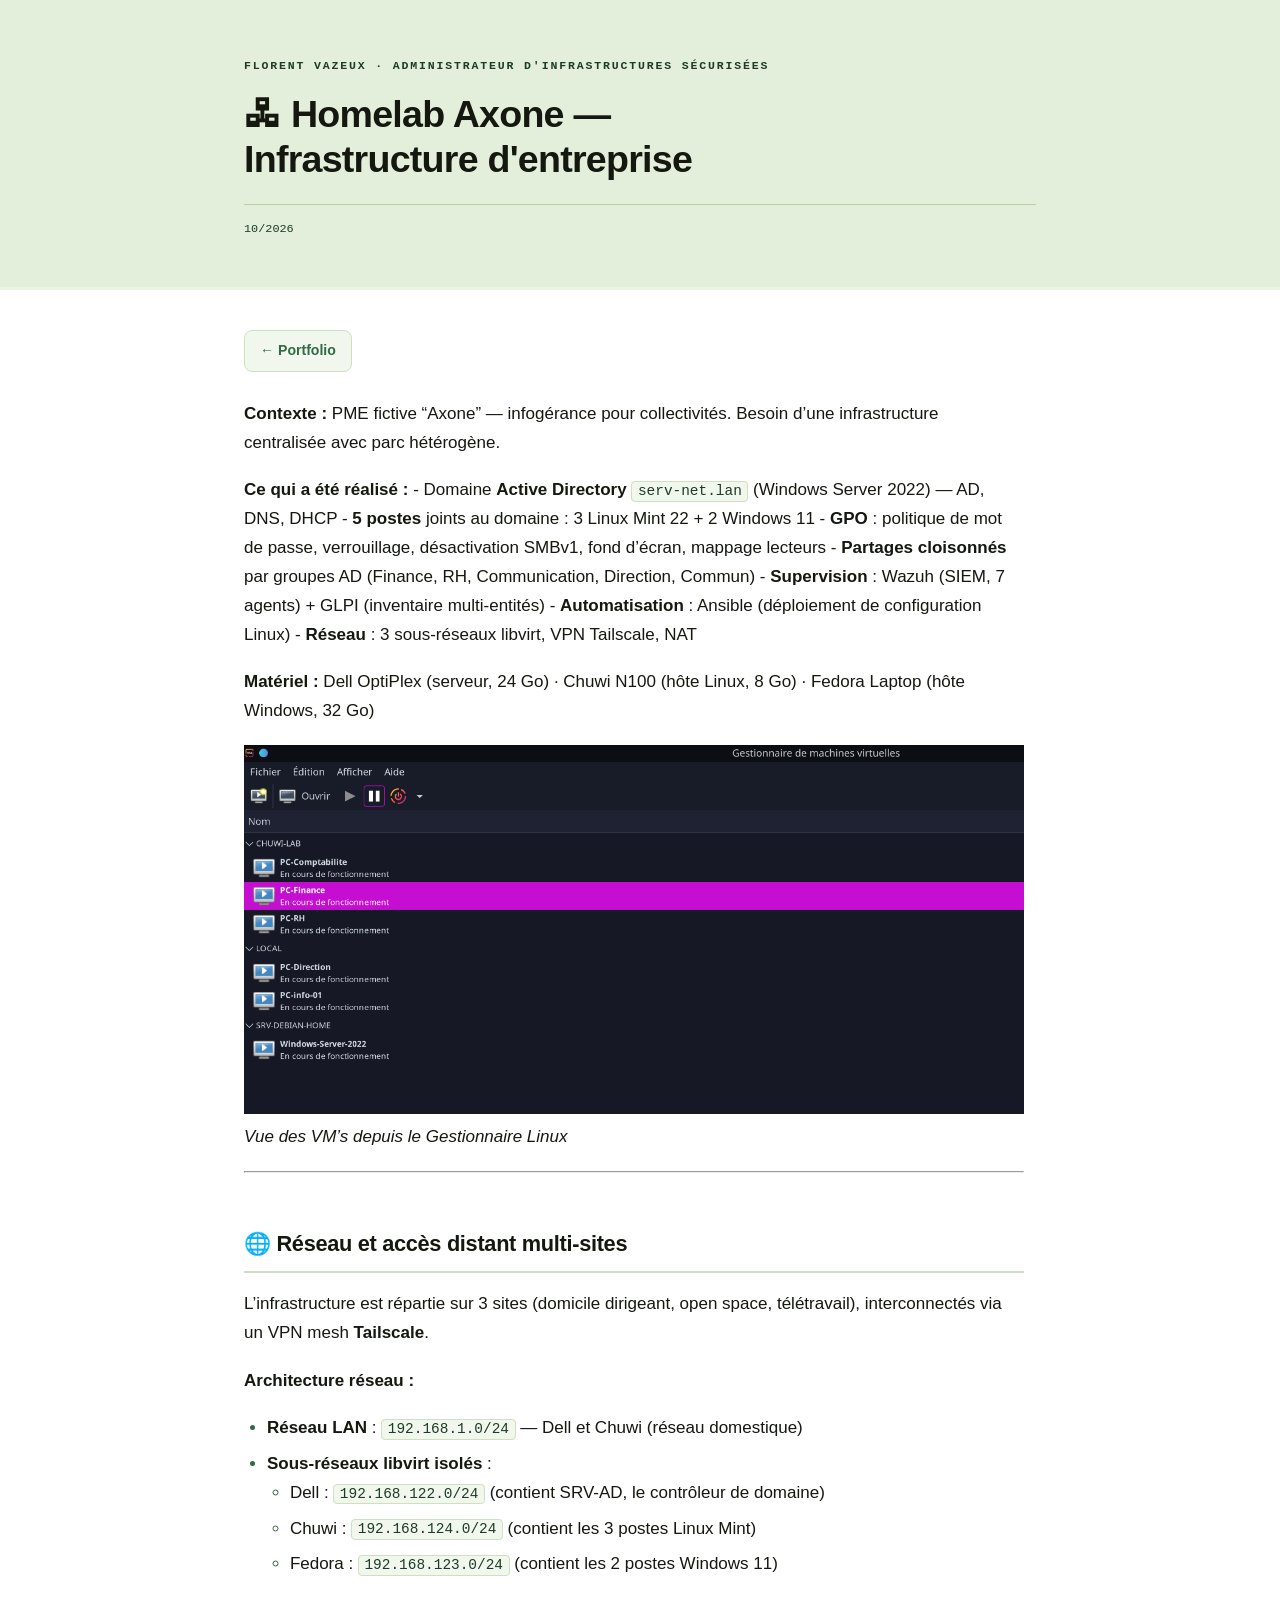
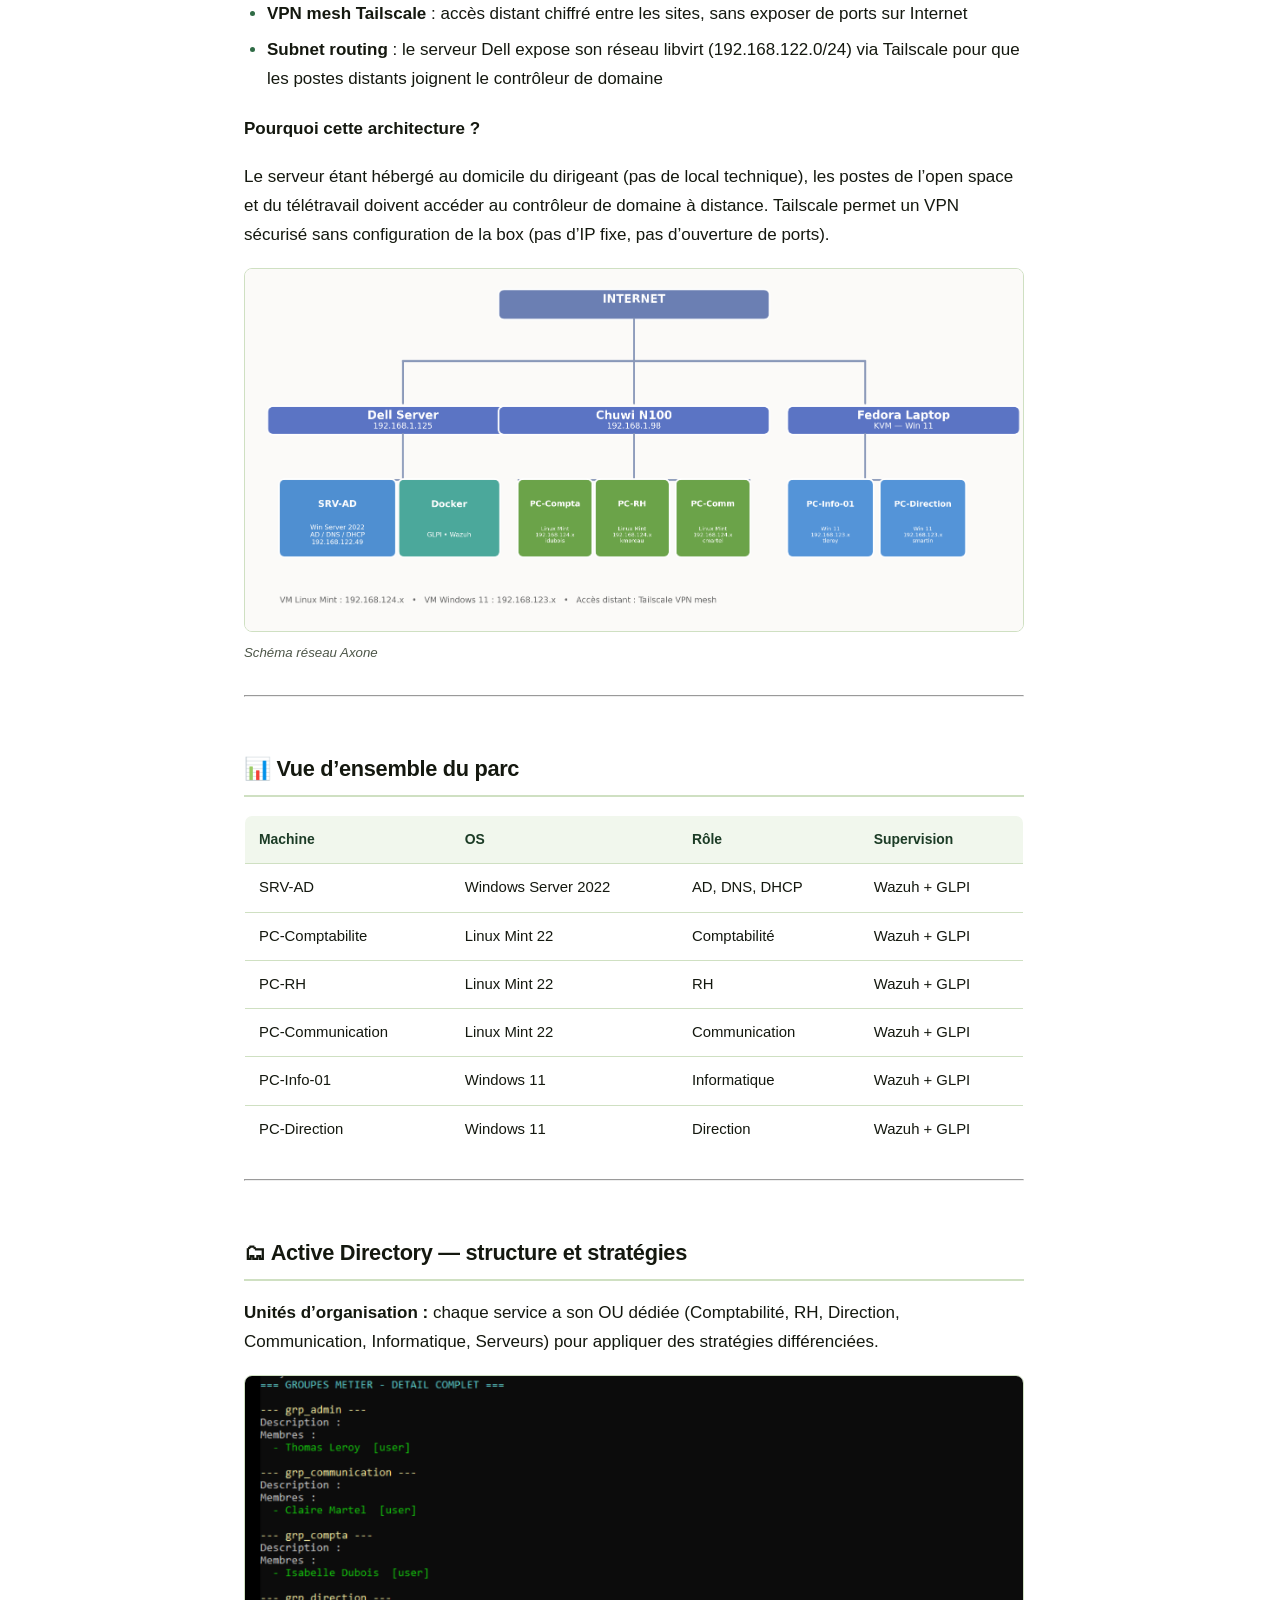
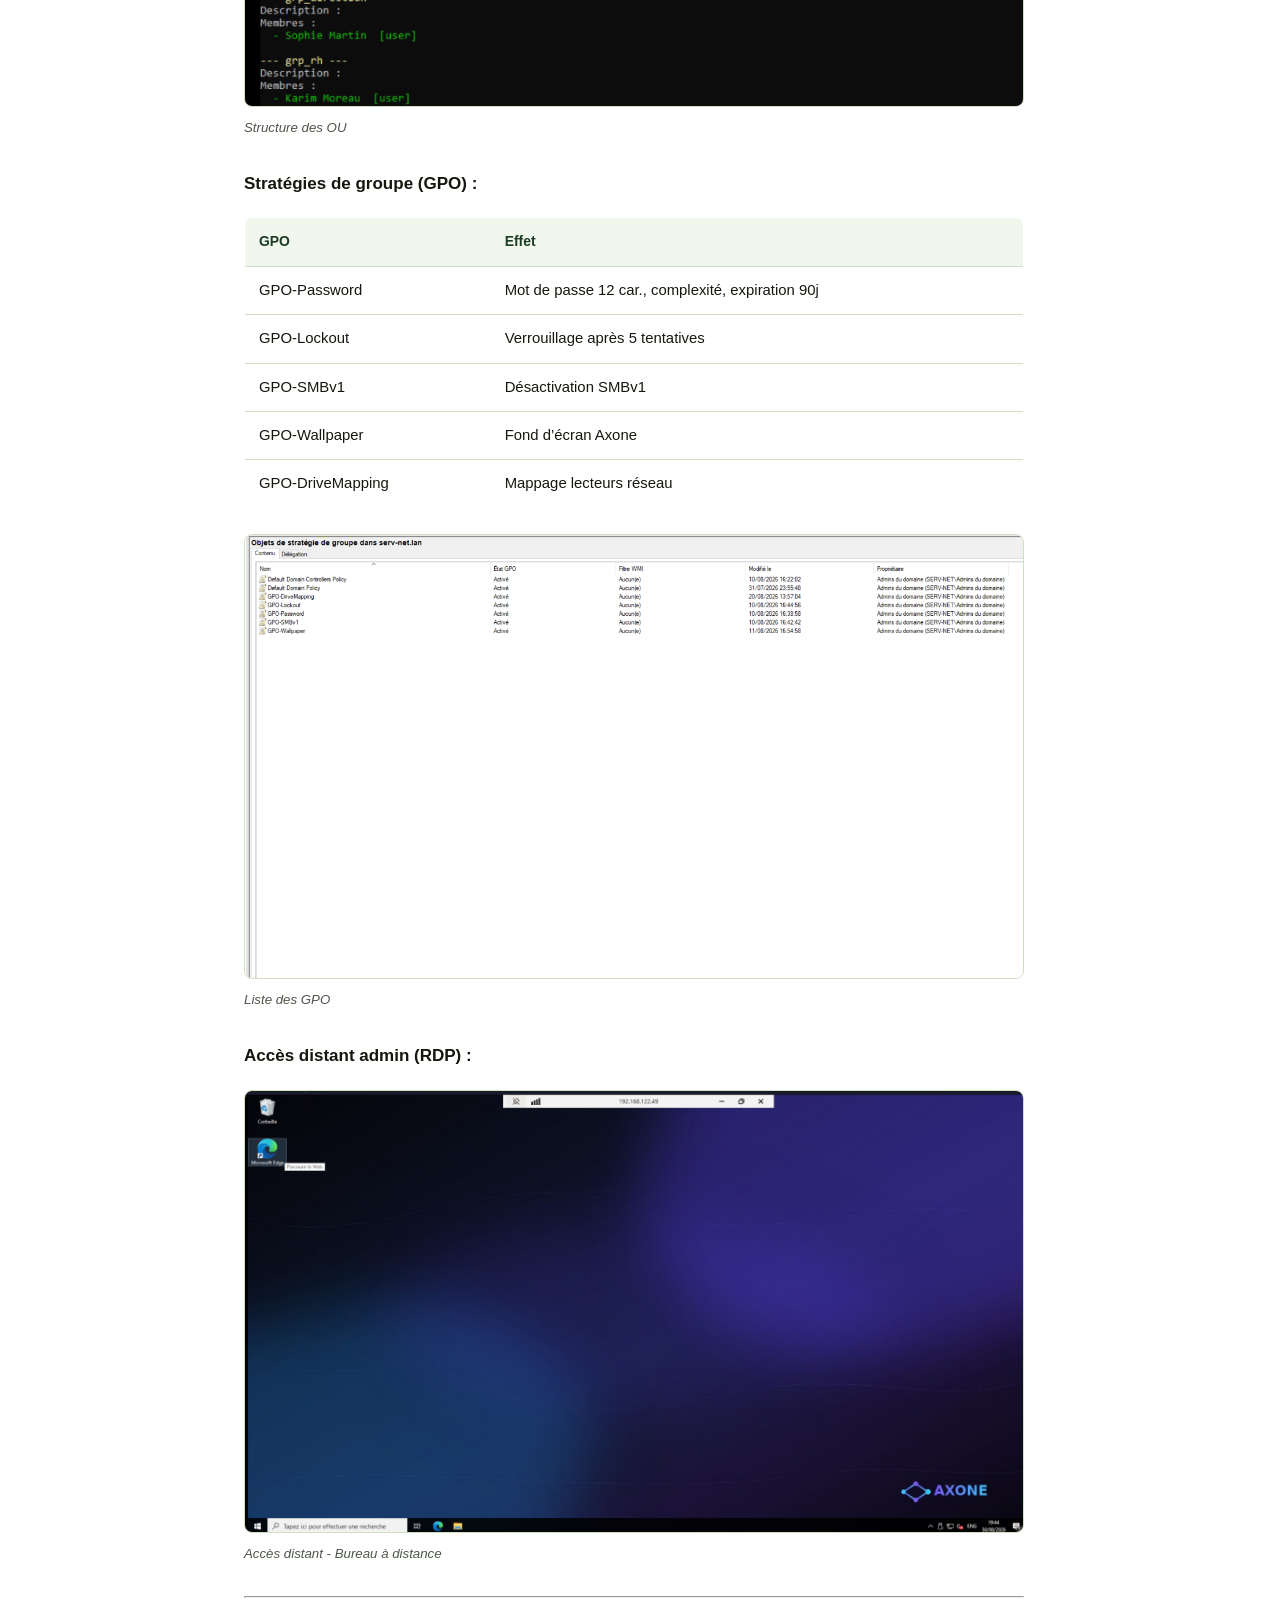
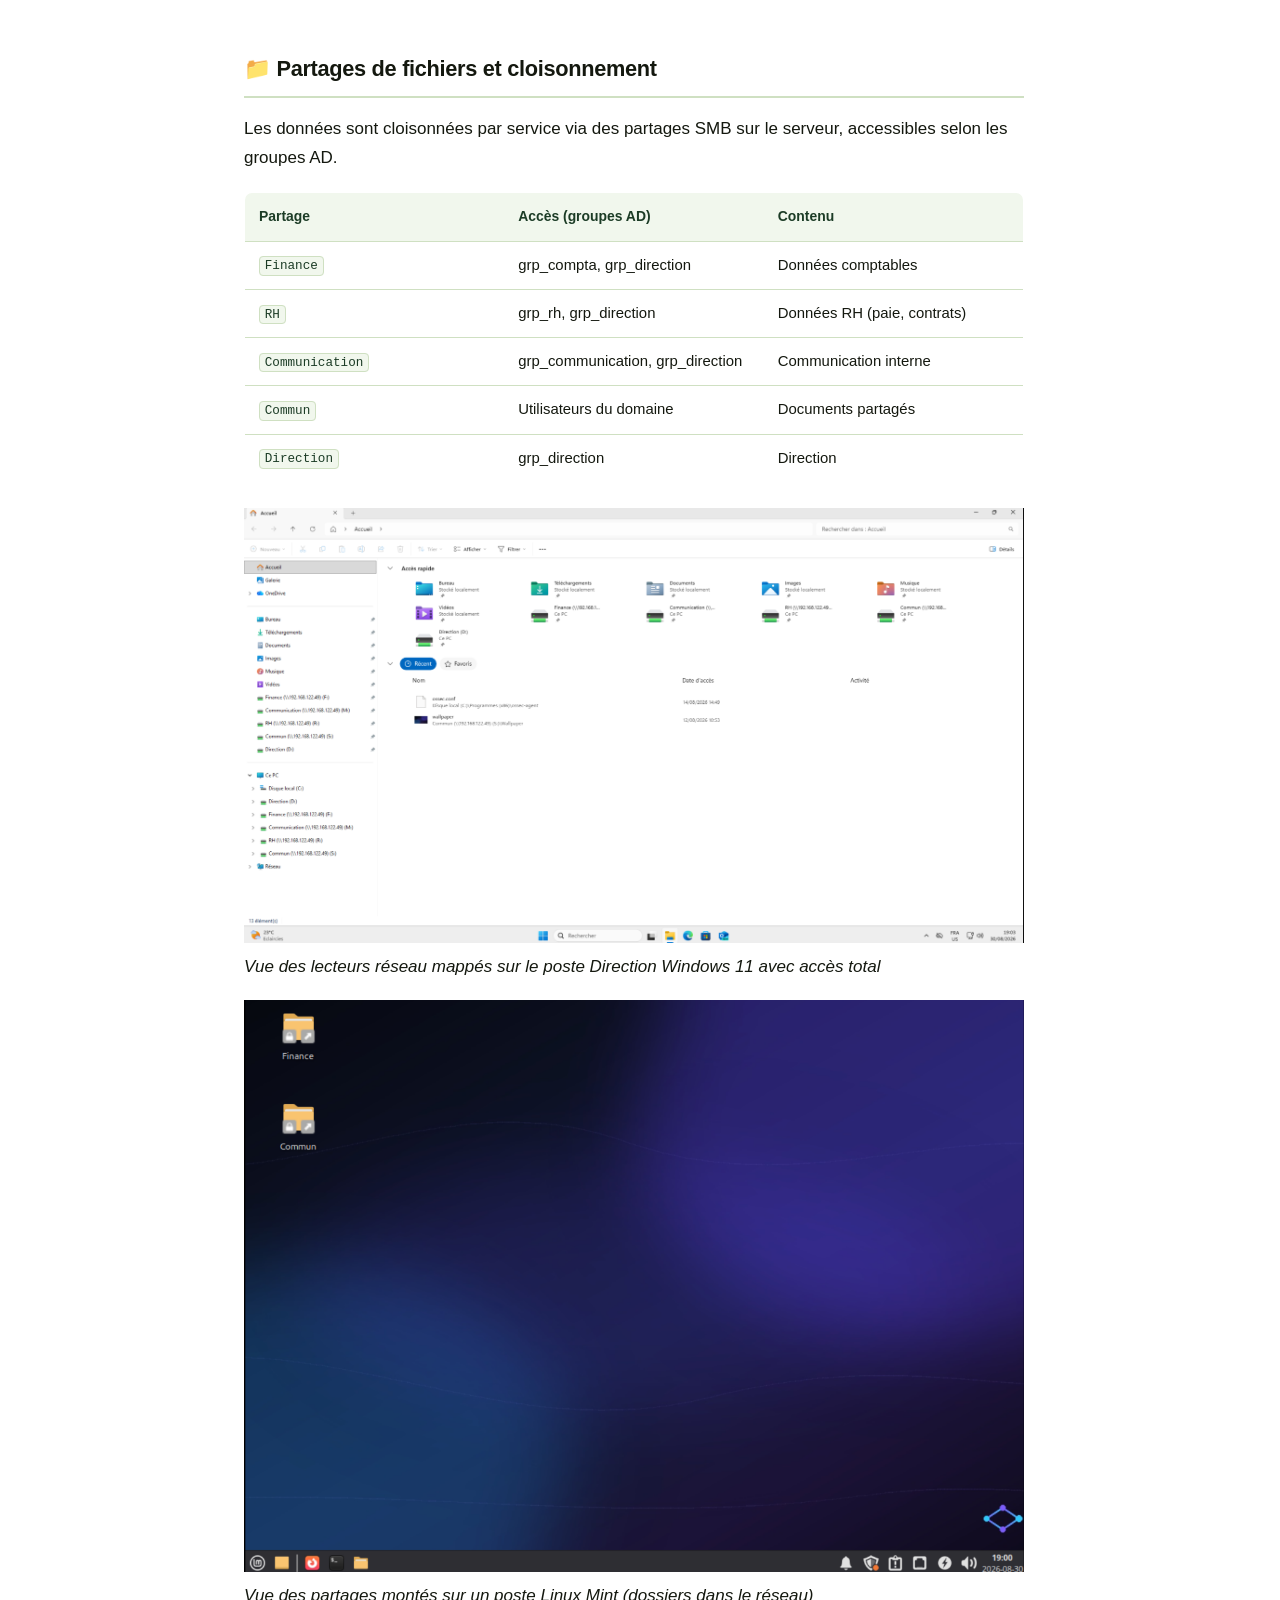
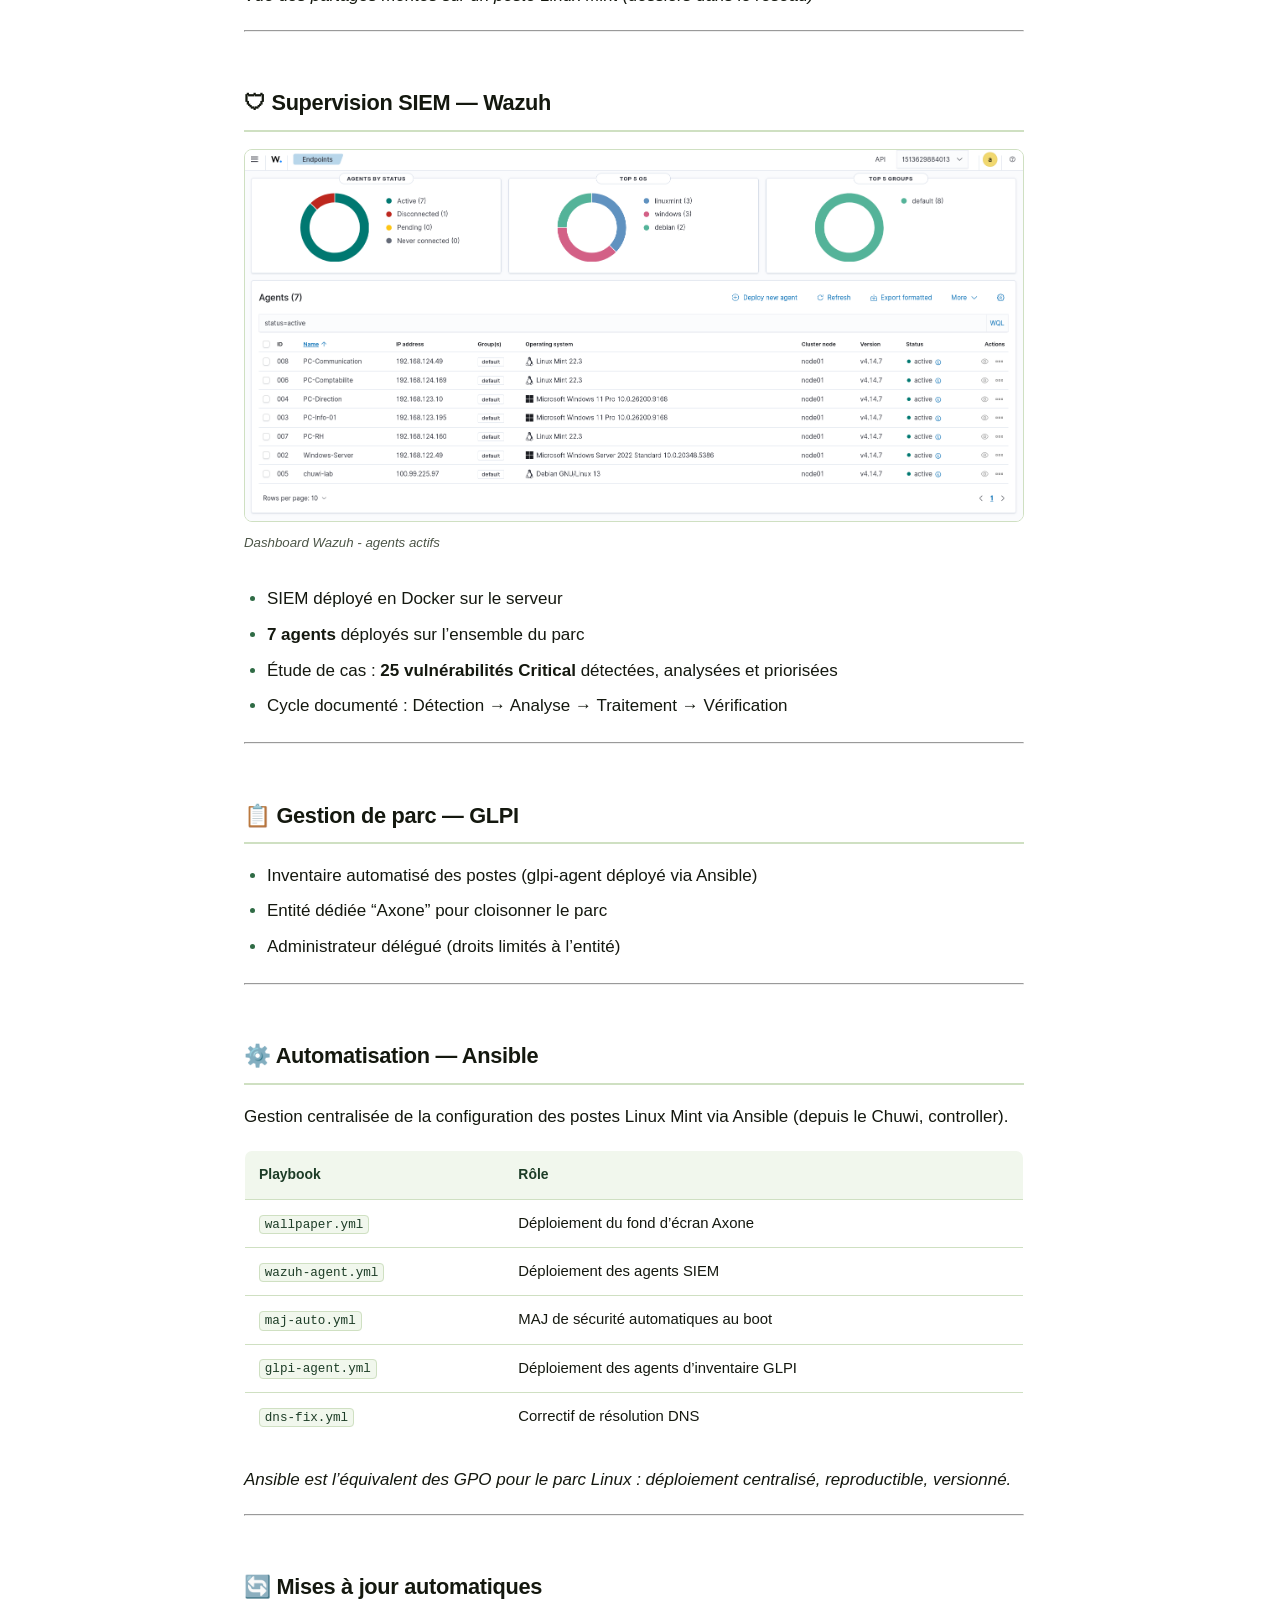
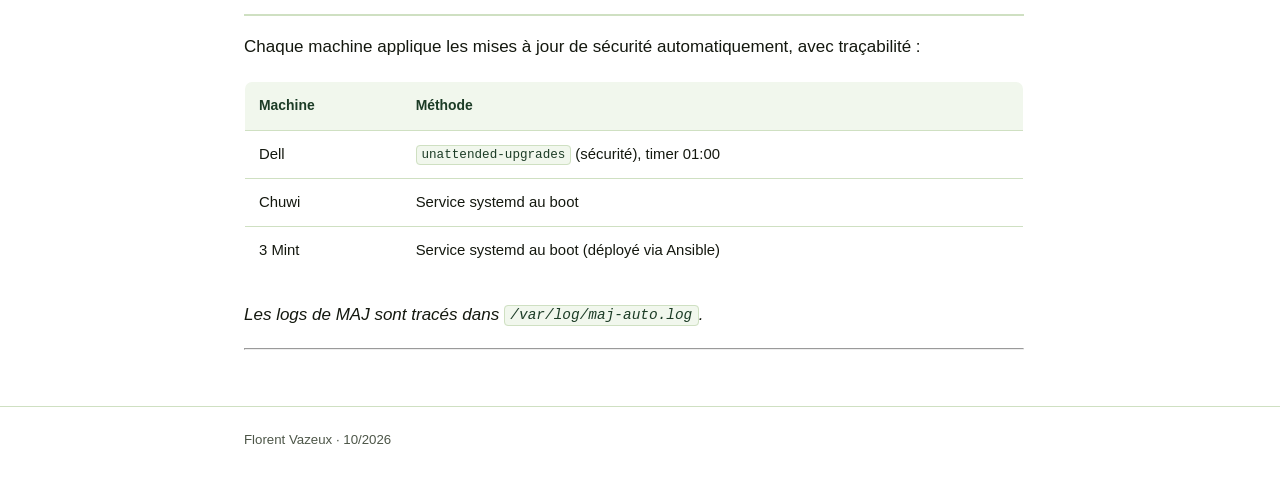
==== projects/axone/index.html @ d68fbaae "Portfolio : charte graphique et pages projets" ====
<!DOCTYPE html>
<html lang="fr">
<head>
<meta charset="utf-8">
<meta name="viewport" content="width=device-width, initial-scale=1">
<title>🖧 Homelab Axone — Infrastructure d'entreprise</title>
<link rel="stylesheet" href="../../../style.css">
</head>
<body>
<header class="masthead">
  <div class="wrap">
    <p class="eyebrow">Florent Vazeux &middot; Administrateur d'infrastructures sécurisées</p>
    <h1>🖧 Homelab Axone — Infrastructure d'entreprise</h1>
    <p class="stamp">10/2026</p>
  </div>
</header>
<main class="wrap">
<a class="back" href="../../../index.html">&larr; Portfolio</a>
<article>
<p><strong>Contexte :</strong> PME fictive “Axone” — infogérance pour
collectivités. Besoin d’une infrastructure centralisée avec parc
hétérogène.</p>
<p><strong>Ce qui a été réalisé :</strong> - Domaine <strong>Active
Directory</strong> <code>serv-net.lan</code> (Windows Server 2022) — AD,
DNS, DHCP - <strong>5 postes</strong> joints au domaine : 3 Linux Mint
22 + 2 Windows 11 - <strong>GPO</strong> : politique de mot de passe,
verrouillage, désactivation SMBv1, fond d’écran, mappage lecteurs -
<strong>Partages cloisonnés</strong> par groupes AD (Finance, RH,
Communication, Direction, Commun) - <strong>Supervision</strong> : Wazuh
(SIEM, 7 agents) + GLPI (inventaire multi-entités) -
<strong>Automatisation</strong> : Ansible (déploiement de configuration
Linux) - <strong>Réseau</strong> : 3 sous-réseaux libvirt, VPN
Tailscale, NAT</p>
<p><strong>Matériel :</strong> Dell OptiPlex (serveur, 24 Go) · Chuwi
N100 (hôte Linux, 8 Go) · Fedora Laptop (hôte Windows, 32 Go)</p>
<p><img src="./gestionnaire-vm.png" alt="Libvirt - VM" /> <em>Vue des
VM’s depuis le Gestionnaire Linux</em></p>
<hr />
<h2 id="réseau-et-accès-distant-multi-sites">🌐 Réseau et accès distant
multi-sites</h2>
<p>L’infrastructure est répartie sur 3 sites (domicile dirigeant, open
space, télétravail), interconnectés via un VPN mesh
<strong>Tailscale</strong>.</p>
<p><strong>Architecture réseau :</strong></p>
<ul>
<li><strong>Réseau LAN</strong> : <code>192.168.1.0/24</code> — Dell et
Chuwi (réseau domestique)</li>
<li><strong>Sous-réseaux libvirt isolés</strong> :
<ul>
<li>Dell : <code>192.168.122.0/24</code> (contient SRV-AD, le contrôleur
de domaine)</li>
<li>Chuwi : <code>192.168.124.0/24</code> (contient les 3 postes Linux
Mint)</li>
<li>Fedora : <code>192.168.123.0/24</code> (contient les 2 postes
Windows 11)</li>
</ul></li>
<li><strong>VPN mesh Tailscale</strong> : accès distant chiffré entre
les sites, sans exposer de ports sur Internet</li>
<li><strong>Subnet routing</strong> : le serveur Dell expose son réseau
libvirt (192.168.122.0/24) via Tailscale pour que les postes distants
joignent le contrôleur de domaine</li>
</ul>
<p><strong>Pourquoi cette architecture ?</strong></p>
<p>Le serveur étant hébergé au domicile du dirigeant (pas de local
technique), les postes de l’open space et du télétravail doivent accéder
au contrôleur de domaine à distance. Tailscale permet un VPN sécurisé
sans configuration de la box (pas d’IP fixe, pas d’ouverture de
ports).</p>
<figure>
<img src="./topology.png" alt="Schéma réseau Axone" />
<figcaption aria-hidden="true">Schéma réseau Axone</figcaption>
</figure>
<hr />
<h2 id="vue-densemble-du-parc">📊 Vue d’ensemble du parc</h2>
<table>
<thead>
<tr>
<th>Machine</th>
<th>OS</th>
<th>Rôle</th>
<th>Supervision</th>
</tr>
</thead>
<tbody>
<tr>
<td>SRV-AD</td>
<td>Windows Server 2022</td>
<td>AD, DNS, DHCP</td>
<td>Wazuh + GLPI</td>
</tr>
<tr>
<td>PC-Comptabilite</td>
<td>Linux Mint 22</td>
<td>Comptabilité</td>
<td>Wazuh + GLPI</td>
</tr>
<tr>
<td>PC-RH</td>
<td>Linux Mint 22</td>
<td>RH</td>
<td>Wazuh + GLPI</td>
</tr>
<tr>
<td>PC-Communication</td>
<td>Linux Mint 22</td>
<td>Communication</td>
<td>Wazuh + GLPI</td>
</tr>
<tr>
<td>PC-Info-01</td>
<td>Windows 11</td>
<td>Informatique</td>
<td>Wazuh + GLPI</td>
</tr>
<tr>
<td>PC-Direction</td>
<td>Windows 11</td>
<td>Direction</td>
<td>Wazuh + GLPI</td>
</tr>
</tbody>
</table>
<hr />
<h2 id="active-directory-structure-et-stratégies">🗂 Active Directory —
structure et stratégies</h2>
<p><strong>Unités d’organisation :</strong> chaque service a son OU
dédiée (Comptabilité, RH, Direction, Communication, Informatique,
Serveurs) pour appliquer des stratégies différenciées.</p>
<figure>
<img src="./ad-users.png" alt="Structure des OU" />
<figcaption aria-hidden="true">Structure des OU</figcaption>
</figure>
<p><strong>Stratégies de groupe (GPO) :</strong></p>
<table>
<thead>
<tr>
<th>GPO</th>
<th>Effet</th>
</tr>
</thead>
<tbody>
<tr>
<td>GPO-Password</td>
<td>Mot de passe 12 car., complexité, expiration 90j</td>
</tr>
<tr>
<td>GPO-Lockout</td>
<td>Verrouillage après 5 tentatives</td>
</tr>
<tr>
<td>GPO-SMBv1</td>
<td>Désactivation SMBv1</td>
</tr>
<tr>
<td>GPO-Wallpaper</td>
<td>Fond d’écran Axone</td>
</tr>
<tr>
<td>GPO-DriveMapping</td>
<td>Mappage lecteurs réseau</td>
</tr>
</tbody>
</table>
<figure>
<img src="./gpo-list.png" alt="Liste des GPO" />
<figcaption aria-hidden="true">Liste des GPO</figcaption>
</figure>
<p><strong>Accès distant admin (RDP) :</strong></p>
<figure>
<img src="./rdp-admin.png" alt="Accès distant - Bureau à distance" />
<figcaption aria-hidden="true">Accès distant - Bureau à
distance</figcaption>
</figure>
<hr />
<h2 id="partages-de-fichiers-et-cloisonnement">📁 Partages de fichiers
et cloisonnement</h2>
<p>Les données sont cloisonnées par service via des partages SMB sur le
serveur, accessibles selon les groupes AD.</p>
<table>
<colgroup>
<col style="width: 33%" />
<col style="width: 33%" />
<col style="width: 33%" />
</colgroup>
<thead>
<tr>
<th>Partage</th>
<th>Accès (groupes AD)</th>
<th>Contenu</th>
</tr>
</thead>
<tbody>
<tr>
<td><code>Finance</code></td>
<td>grp_compta, grp_direction</td>
<td>Données comptables</td>
</tr>
<tr>
<td><code>RH</code></td>
<td>grp_rh, grp_direction</td>
<td>Données RH (paie, contrats)</td>
</tr>
<tr>
<td><code>Communication</code></td>
<td>grp_communication, grp_direction</td>
<td>Communication interne</td>
</tr>
<tr>
<td><code>Commun</code></td>
<td>Utilisateurs du domaine</td>
<td>Documents partagés</td>
</tr>
<tr>
<td><code>Direction</code></td>
<td>grp_direction</td>
<td>Direction</td>
</tr>
</tbody>
</table>
<p><img src="./partages-win11.png"
alt="Partages Windows - lecteurs mappés" /> <em>Vue des lecteurs réseau
mappés sur le poste Direction Windows 11 avec accès total</em></p>
<p><img src="./partages-linux.png"
alt="Partages Linux - montage CIFS" /> <em>Vue des partages montés sur
un poste Linux Mint (dossiers dans le réseau)</em></p>
<hr />
<h2 id="supervision-siem-wazuh">🛡 Supervision SIEM — Wazuh</h2>
<figure>
<img src="./wazuh-agents.png" alt="Dashboard Wazuh - agents actifs" />
<figcaption aria-hidden="true">Dashboard Wazuh - agents
actifs</figcaption>
</figure>
<ul>
<li>SIEM déployé en Docker sur le serveur</li>
<li><strong>7 agents</strong> déployés sur l’ensemble du parc</li>
<li>Étude de cas : <strong>25 vulnérabilités Critical</strong>
détectées, analysées et priorisées</li>
<li>Cycle documenté : Détection → Analyse → Traitement →
Vérification</li>
</ul>
<hr />
<h2 id="gestion-de-parc-glpi">📋 Gestion de parc — GLPI</h2>
<ul>
<li>Inventaire automatisé des postes (glpi-agent déployé via
Ansible)</li>
<li>Entité dédiée “Axone” pour cloisonner le parc</li>
<li>Administrateur délégué (droits limités à l’entité)</li>
</ul>
<hr />
<h2 id="automatisation-ansible">⚙️ Automatisation — Ansible</h2>
<p>Gestion centralisée de la configuration des postes Linux Mint via
Ansible (depuis le Chuwi, controller).</p>
<table>
<thead>
<tr>
<th>Playbook</th>
<th>Rôle</th>
</tr>
</thead>
<tbody>
<tr>
<td><code>wallpaper.yml</code></td>
<td>Déploiement du fond d’écran Axone</td>
</tr>
<tr>
<td><code>wazuh-agent.yml</code></td>
<td>Déploiement des agents SIEM</td>
</tr>
<tr>
<td><code>maj-auto.yml</code></td>
<td>MAJ de sécurité automatiques au boot</td>
</tr>
<tr>
<td><code>glpi-agent.yml</code></td>
<td>Déploiement des agents d’inventaire GLPI</td>
</tr>
<tr>
<td><code>dns-fix.yml</code></td>
<td>Correctif de résolution DNS</td>
</tr>
</tbody>
</table>
<p><em>Ansible est l’équivalent des GPO pour le parc Linux : déploiement
centralisé, reproductible, versionné.</em></p>
<hr />
<h2 id="mises-à-jour-automatiques">🔄 Mises à jour automatiques</h2>
<p>Chaque machine applique les mises à jour de sécurité automatiquement,
avec traçabilité :</p>
<table>
<thead>
<tr>
<th>Machine</th>
<th>Méthode</th>
</tr>
</thead>
<tbody>
<tr>
<td>Dell</td>
<td><code>unattended-upgrades</code> (sécurité), timer 01:00</td>
</tr>
<tr>
<td>Chuwi</td>
<td>Service systemd au boot</td>
</tr>
<tr>
<td>3 Mint</td>
<td>Service systemd au boot (déployé via Ansible)</td>
</tr>
</tbody>
</table>
<p><em>Les logs de MAJ sont tracés dans
<code>/var/log/maj-auto.log</code>.</em></p>
<hr />
</article>
</main>
<footer><div class="wrap"><p>Florent Vazeux &middot; 10/2026</p></div></footer>
</body>
</html>
---- style.css ----
:root{
  --hero:#e3efdb; --card:#eaf3e4; --card-2:#f4f9f0; --wash:#f1f7ed;
  --line:#cfe0c2; --line-2:#b7d0a6;
  --green:#2f6b45; --green-ink:#1c3c26;
  --white:#ffffff; --ink:#14180f; --ink-2:#4d5648;
  --code-bg:#16201a;
  --sans:-apple-system,BlinkMacSystemFont,"Segoe UI",Roboto,"Helvetica Neue",Arial,sans-serif;
  --mono:ui-monospace,SFMono-Regular,"SF Mono",Menlo,Consolas,"Liberation Mono",monospace;
}
*{box-sizing:border-box}
html{-webkit-text-size-adjust:100%}
::selection{background:#cfe6c0;color:var(--ink)}
body{margin:0;background:var(--white);color:var(--ink);font-family:var(--sans);
  font-size:17px;line-height:1.7;-webkit-font-smoothing:antialiased}
.wrap{max-width:840px;margin:0 auto;padding:0 24px}
.wrap-wide{max-width:1020px;margin:0 auto;padding:0 24px}

/* hero */
.masthead{background:var(--hero);border-bottom:3px solid var(--card);padding:56px 0 48px;margin-bottom:40px}
.masthead .eyebrow{font-family:var(--mono);font-size:.72rem;letter-spacing:.16em;text-transform:uppercase;
  color:var(--green-ink);font-weight:700;margin:0 0 16px}
.masthead h1{margin:0;font-size:2.35rem;line-height:1.2;font-weight:700;letter-spacing:-.02em;
  color:var(--ink);max-width:24ch}
.masthead .lede{margin:18px 0 0;font-size:1.08rem;color:var(--ink-2);max-width:62ch}
.masthead .stamp{font-family:var(--mono);font-size:.74rem;color:var(--green-ink);
  margin:22px 0 0;padding-top:14px;border-top:1px solid var(--line-2)}
.contact{display:flex;flex-wrap:wrap;gap:10px;margin:24px 0 0}
.contact a{font-family:var(--mono);font-size:.78rem;text-decoration:none;
  background:var(--white);color:var(--green-ink);border:1px solid var(--line-2);
  border-radius:20px;padding:6px 15px}
.contact a:hover{border-color:var(--green);color:var(--green)}

/* cartes */
.sec-title{font-size:1.05rem;font-weight:700;margin:0 0 18px;color:var(--ink)}
.grid{display:grid;grid-template-columns:1fr 1fr;gap:20px;margin:0 0 48px}
.card{display:flex;flex-direction:column;background:var(--card);border:1px solid var(--line);
  border-top:3px solid var(--green);border-radius:10px;padding:26px;text-decoration:none;
  color:inherit;transition:border-color .16s,transform .16s}
.card--main{grid-column:1 / -1}
a.card:hover{border-color:var(--green);transform:translateY(-2px)}
.card .no{font-family:var(--mono);font-size:.72rem;letter-spacing:.14em;color:var(--green-ink);
  font-weight:700;margin-bottom:12px}
.card h3{margin:0 0 10px;font-size:1.22rem;font-weight:700;letter-spacing:-.012em;color:var(--ink)}
.card--main h3{font-size:1.45rem}
.card p{margin:0 0 16px;font-size:.96rem;color:var(--ink-2)}
.card .pills{display:flex;flex-wrap:wrap;gap:7px;margin:0 0 16px}
.pill{font-family:var(--mono);font-size:.68rem;background:var(--white);color:var(--green-ink);
  border:1px solid var(--line-2);border-radius:20px;padding:3px 11px}
.card .foot{margin-top:auto;font-size:.87rem;font-weight:700;color:var(--green)}
.card--soon{background:var(--card-2);border-top-color:var(--line-2);border-style:dashed}
.card--soon .foot{color:var(--ink-2);font-weight:600}
.badge{font-family:var(--mono);font-size:.66rem;letter-spacing:.1em;text-transform:uppercase;
  background:var(--white);color:var(--ink-2);border:1px solid var(--line);border-radius:4px;
  padding:3px 8px;margin-left:auto}

/* article */
article{max-width:780px}
article h2{font-size:1.36rem;font-weight:700;letter-spacing:-.014em;margin:2.4em 0 .8em;
  padding-bottom:.4em;border-bottom:2px solid var(--line)}
article h3{font-size:1.09rem;font-weight:700;color:var(--green-ink);margin:1.9em 0 .5em}
article h4{font-size:.96rem;font-weight:700;margin:1.6em 0 .45em}
p{margin:0 0 1.1em}
a{color:var(--green);text-decoration:none;border-bottom:1px solid rgba(47,107,69,.4)}
a:hover{color:var(--green-ink)}
strong{font-weight:700}

/* images */
figure{margin:0 0 1.8em}
figure img{max-width:100%;height:auto;display:block;border:1px solid var(--line);
  border-radius:8px;background:var(--white)}
figcaption{font-size:.83rem;color:var(--ink-2);margin-top:10px;font-style:italic}
img{max-width:100%;height:auto}

code{font-family:var(--mono);font-size:.85em;background:var(--wash);border:1px solid var(--line);
  border-radius:4px;padding:.1em .38em;color:var(--green-ink)}
pre,pre.sourceCode{background:var(--code-bg);color:#e6efe2;border-radius:8px;padding:18px 20px;
  overflow-x:auto;margin:0 0 1.5em;font-family:var(--mono);font-size:.83rem;line-height:1.62}
pre code,pre.sourceCode code{background:none;border:0;padding:0;color:inherit;font-size:inherit}

table{width:100%;border-collapse:collapse;margin:0 0 1.7em;font-size:.93rem;
  border:1px solid var(--line);border-radius:8px;overflow:hidden}
thead th{background:var(--wash);color:var(--green-ink);font-weight:700;text-align:left;
  padding:12px 14px;border-bottom:1px solid var(--line);font-size:.87rem}
td{padding:11px 14px;border-bottom:1px solid var(--line);vertical-align:top}
tbody tr:last-child td{border-bottom:0}

blockquote{background:var(--wash);border:1px solid var(--line);border-left:4px solid var(--green);
  border-radius:0 8px 8px 0;padding:20px 24px 16px;margin:0 0 1.8em}
blockquote p{margin:0 0 .6em;font-size:.99rem}
blockquote p:last-child{margin-bottom:0}

ul,ol{margin:0 0 1.25em;padding-left:1.35em}
li{margin-bottom:.4em}
li::marker{color:var(--green)}

.back{display:inline-flex;align-items:center;gap:7px;font-size:.88rem;font-weight:700;
  color:var(--green);background:var(--wash);border:1px solid var(--line);border-radius:8px;
  padding:8px 15px;margin:0 0 28px}
.back:hover{border-color:var(--green);color:var(--green-ink)}

footer{border-top:1px solid var(--line);margin-top:56px;padding:22px 0 48px;
  font-size:.83rem;color:var(--ink-2)}
footer p{margin:0}

@media (max-width:720px){
  body{font-size:16px}
  .grid{grid-template-columns:1fr}
  .masthead h1{font-size:1.75rem}
  article h2{font-size:1.22rem}
}
@media print{
  .masthead{background:none;border-bottom:1px solid #000}
  .back,.contact{display:none}
  a{color:#000;border:0}
  pre,pre.sourceCode{background:#f2f2f2;color:#000}
}
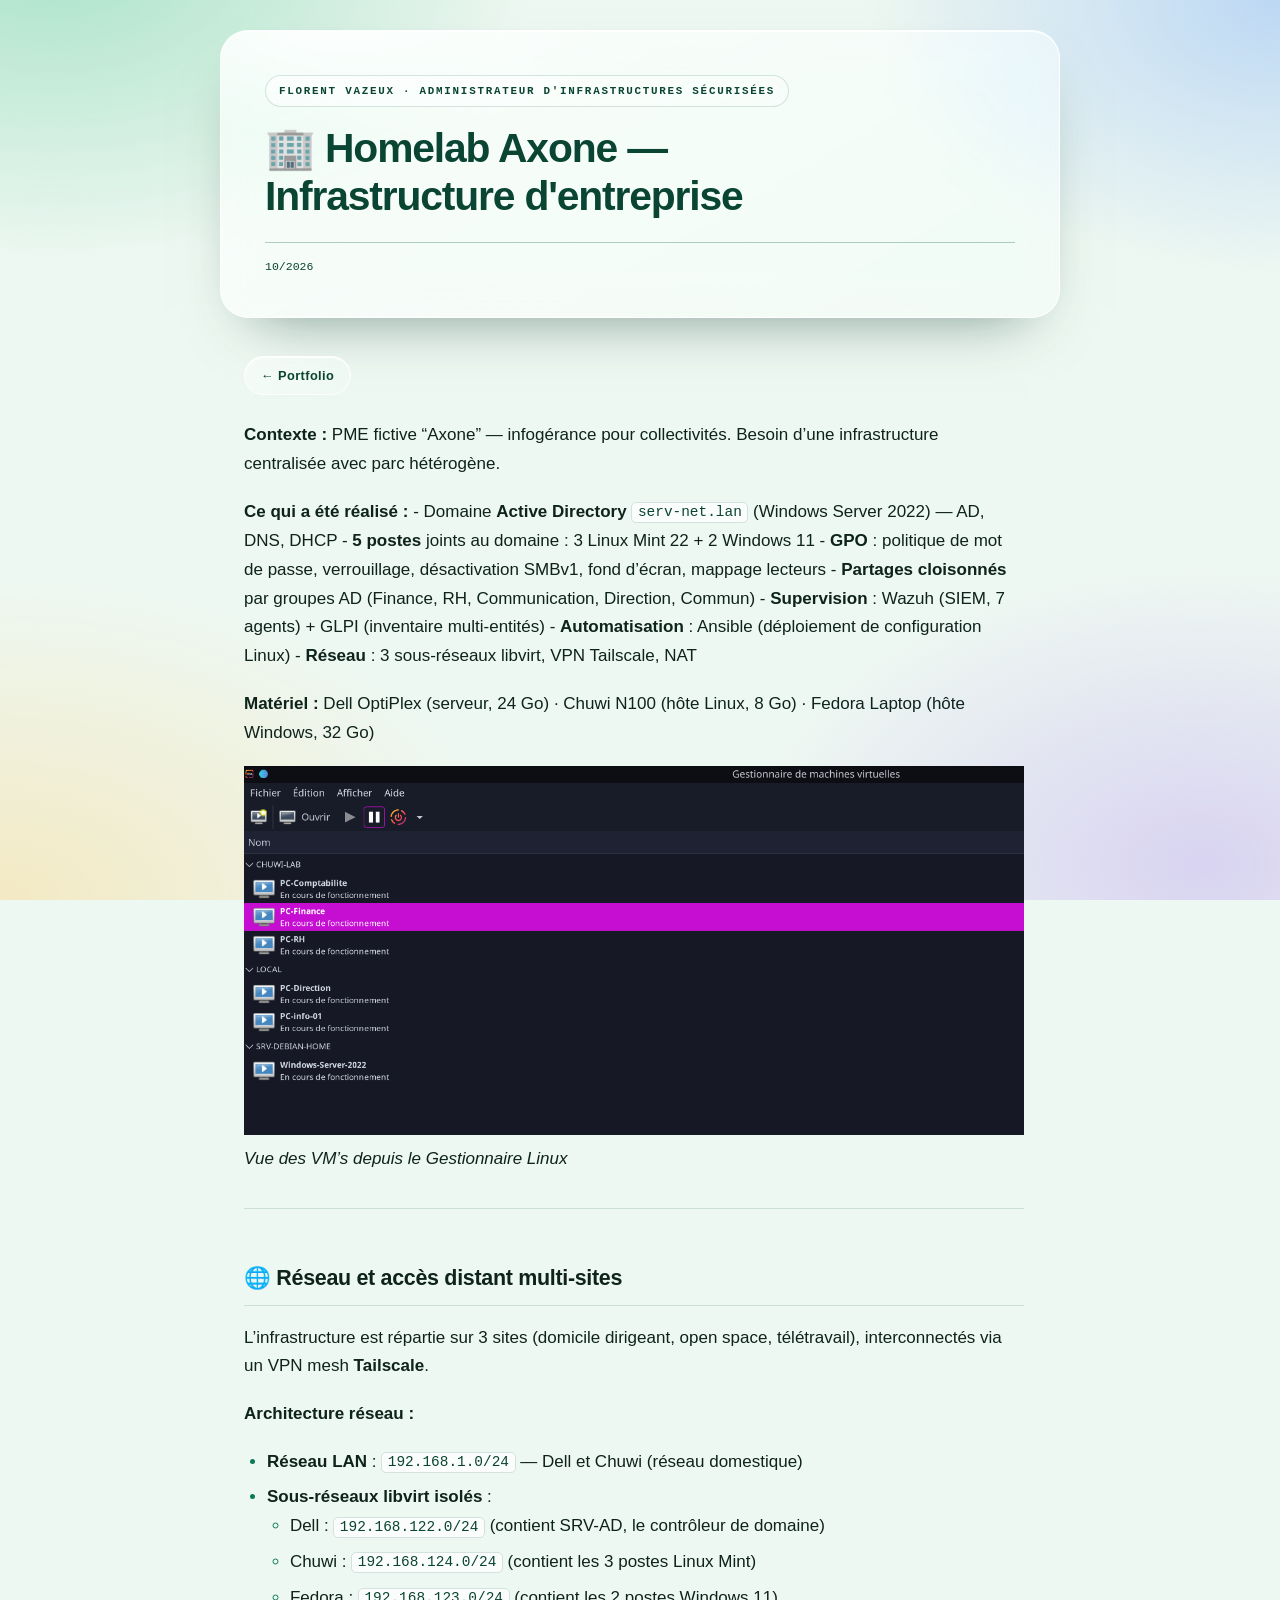
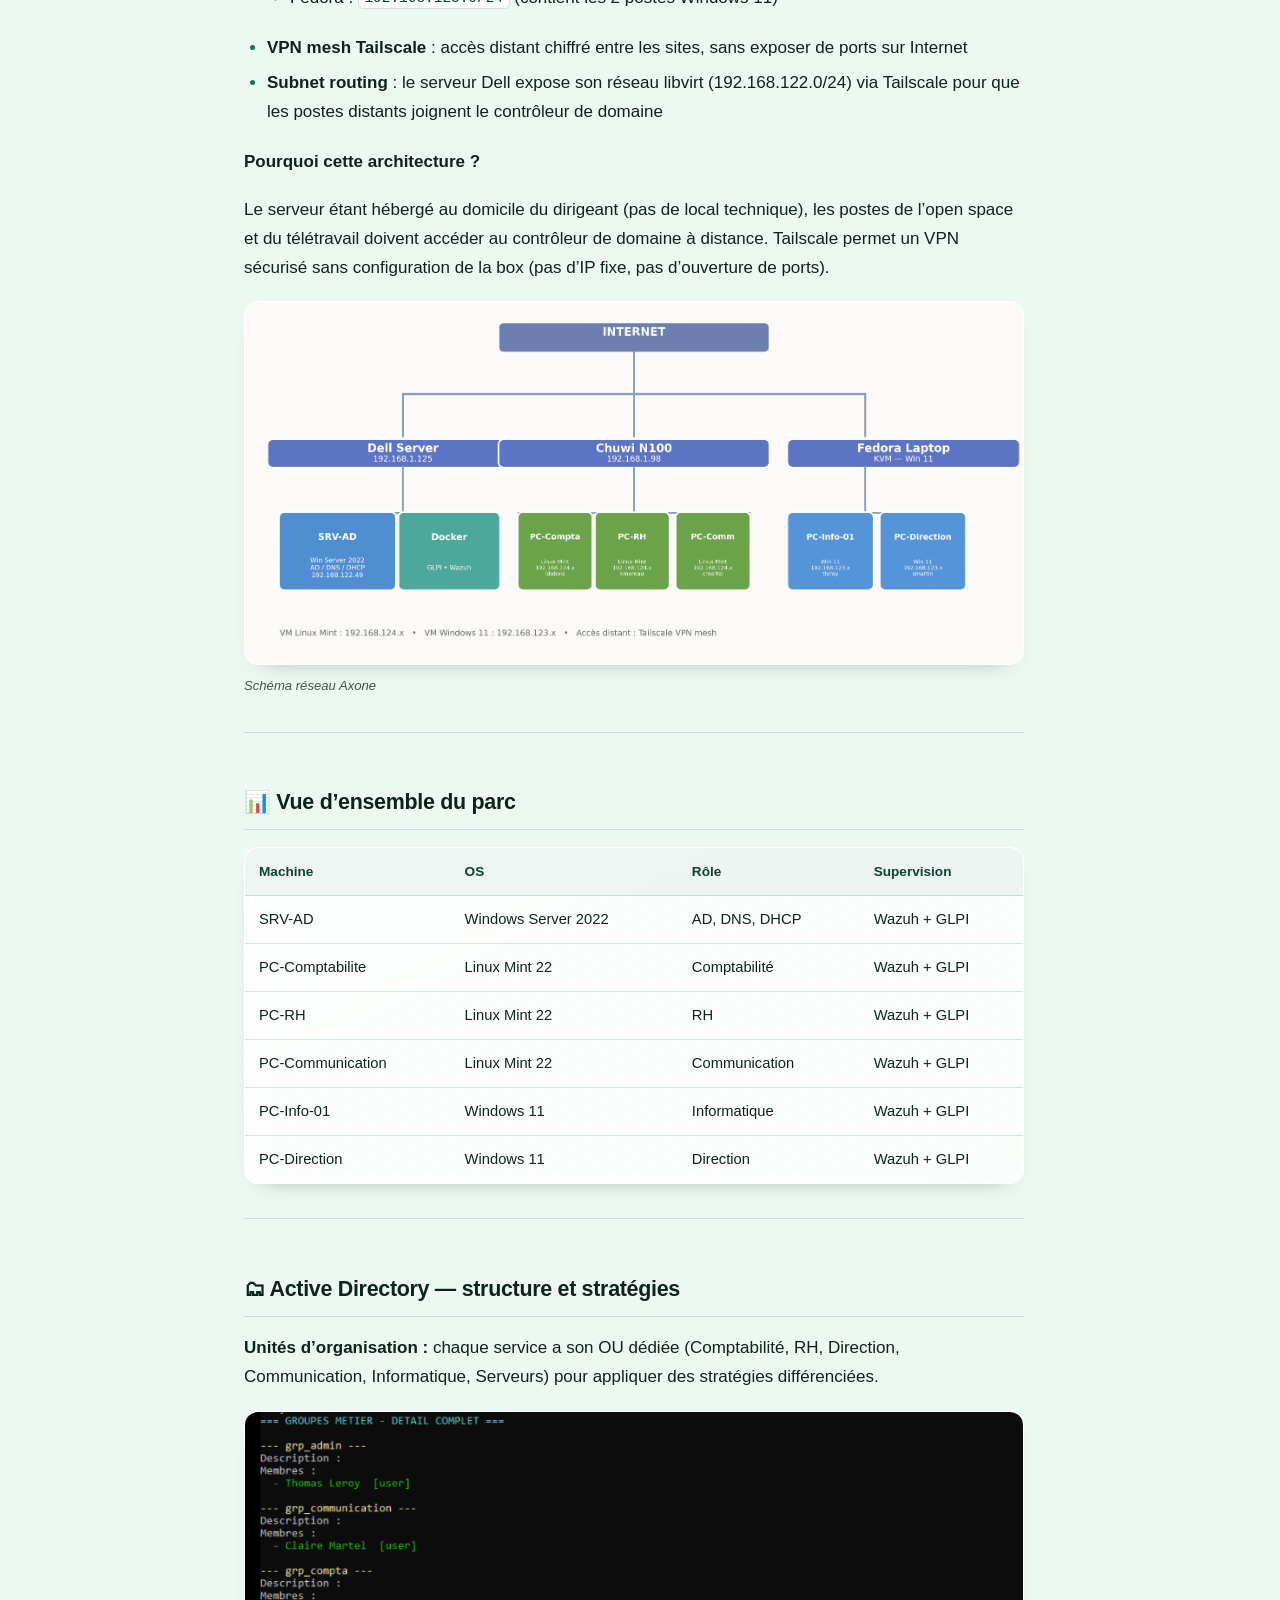
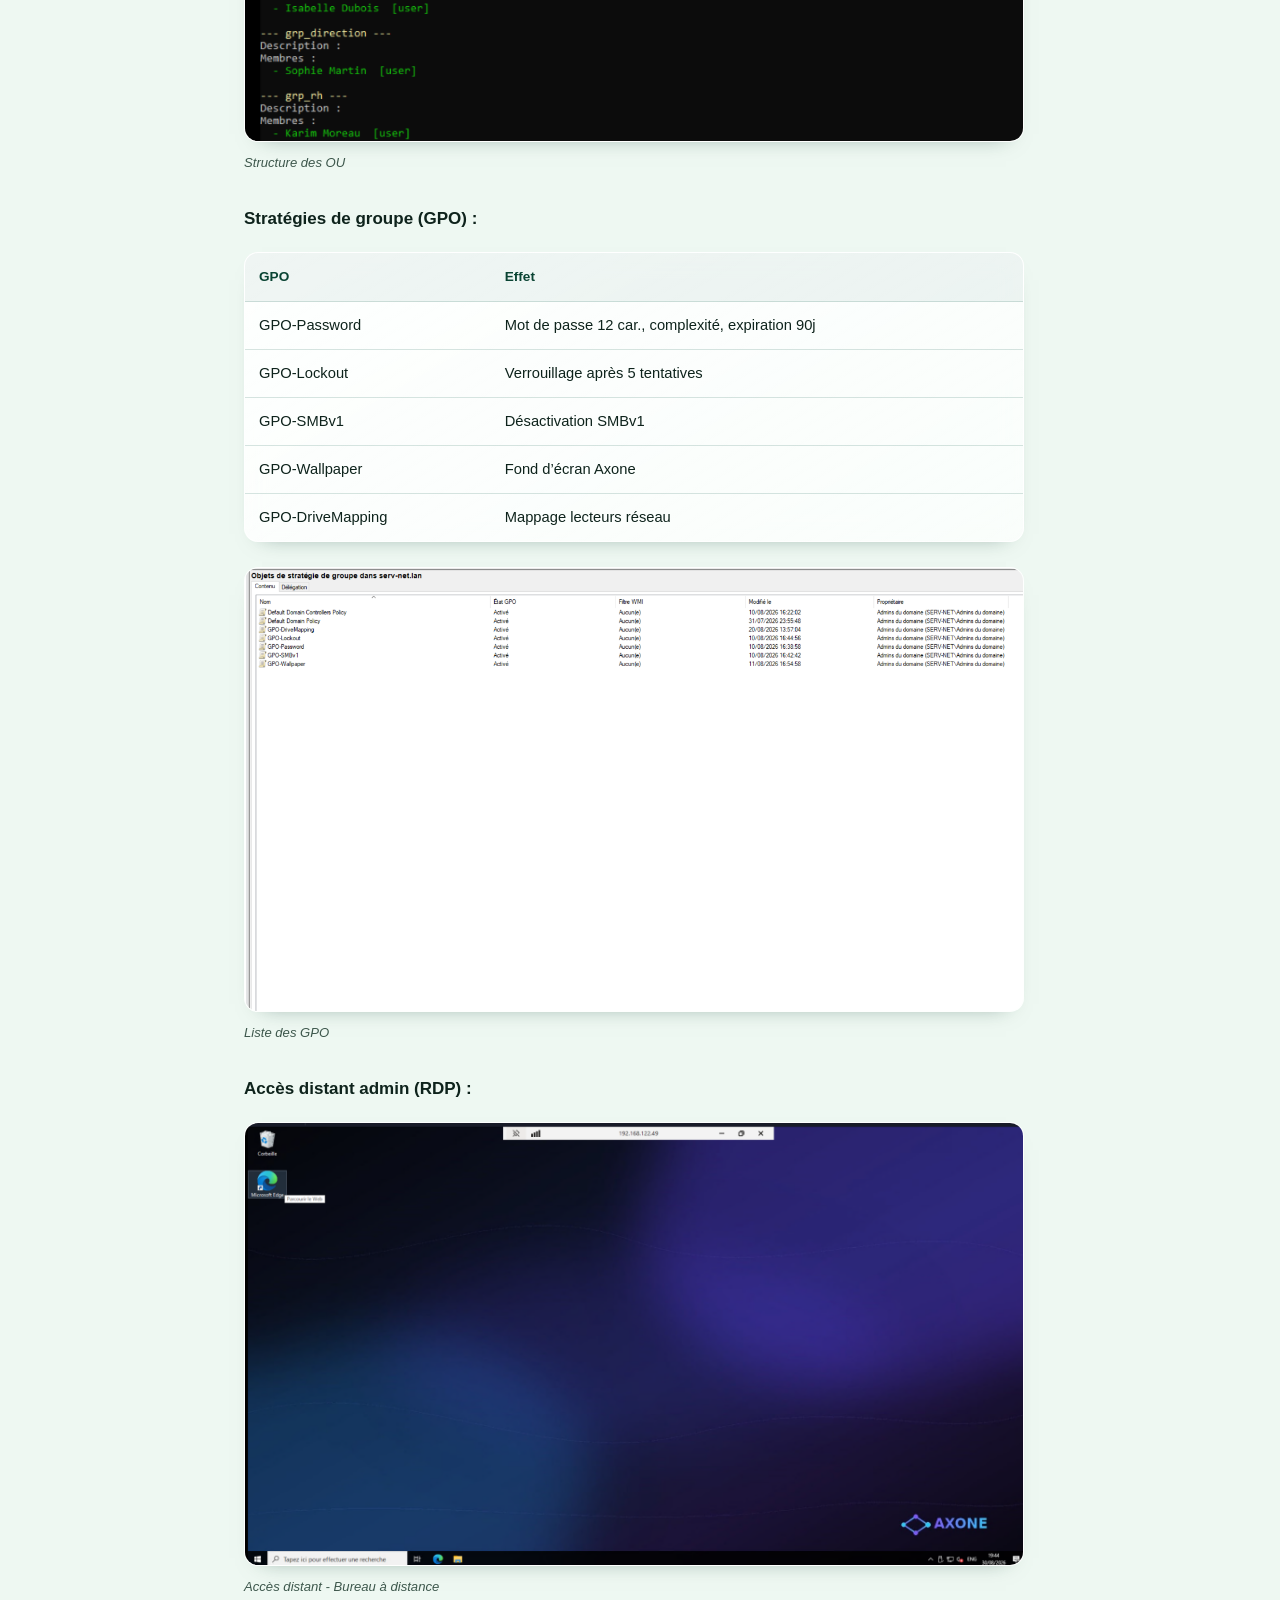
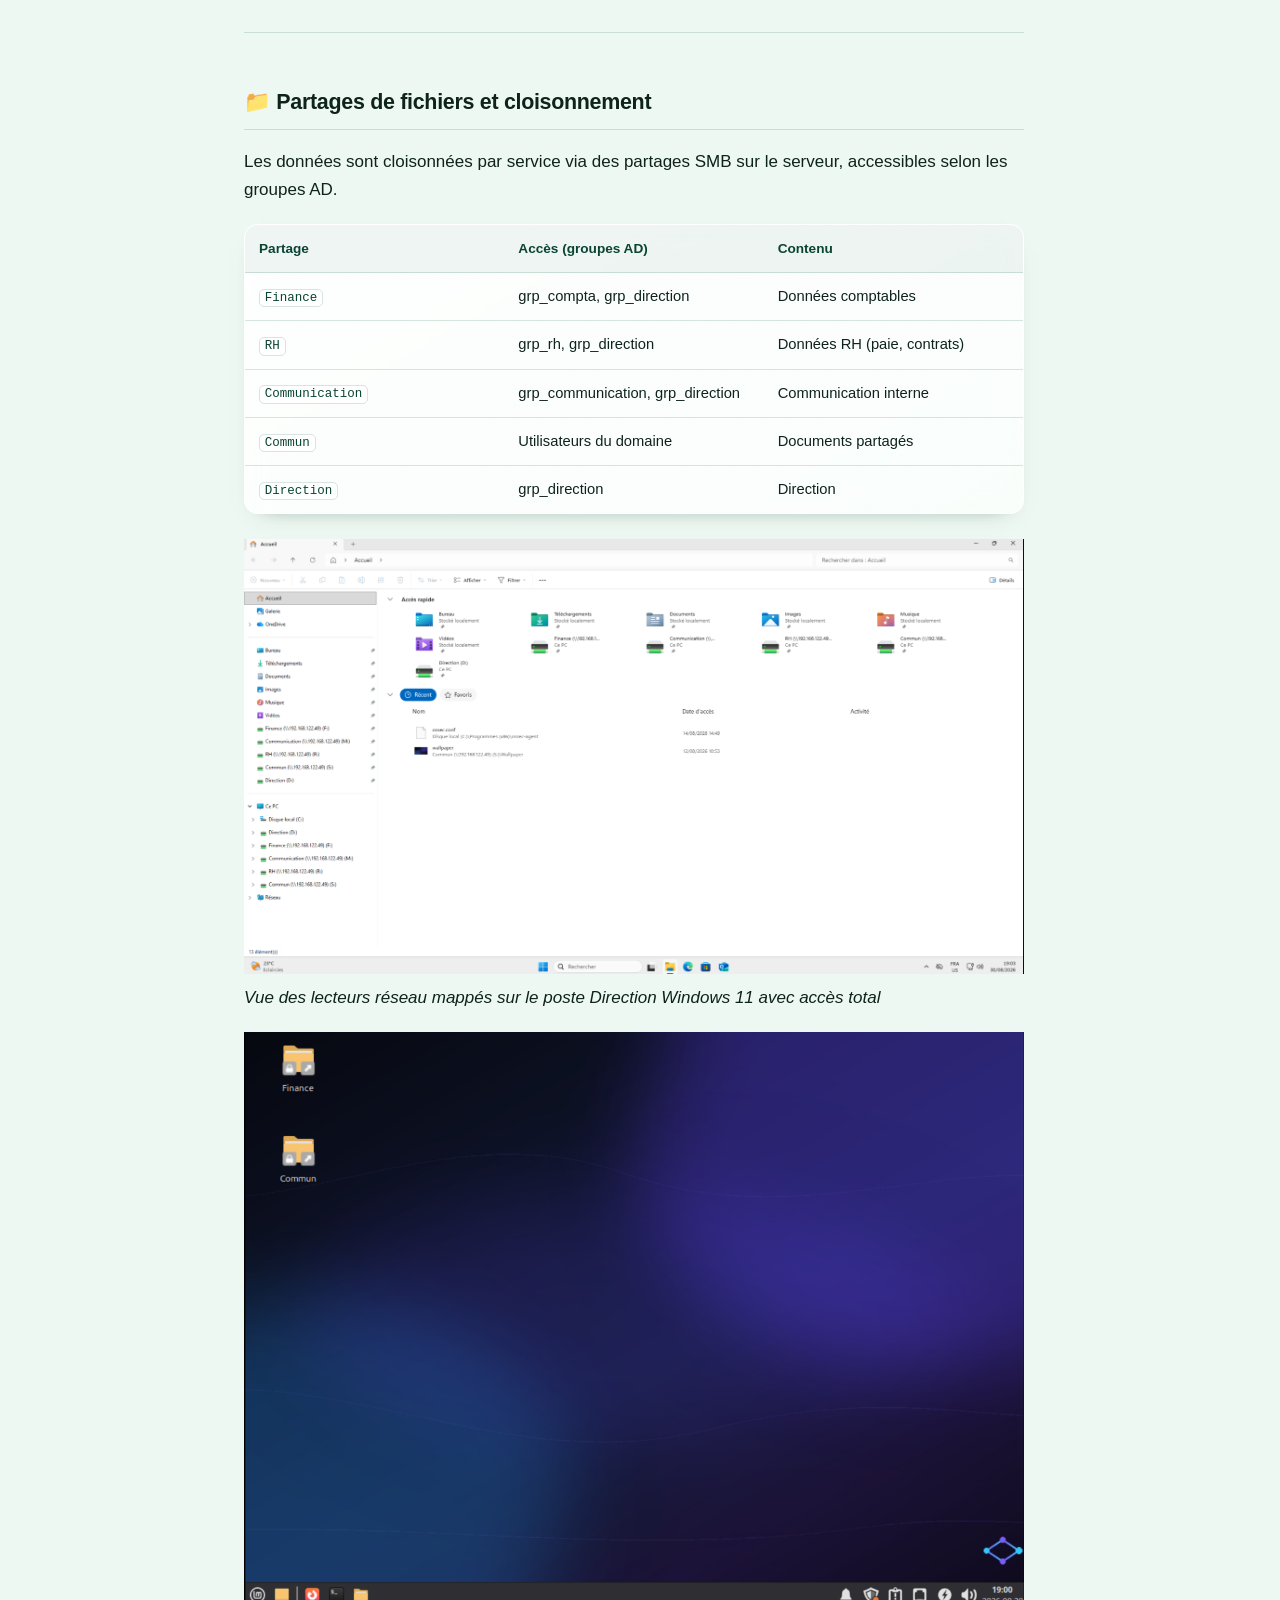
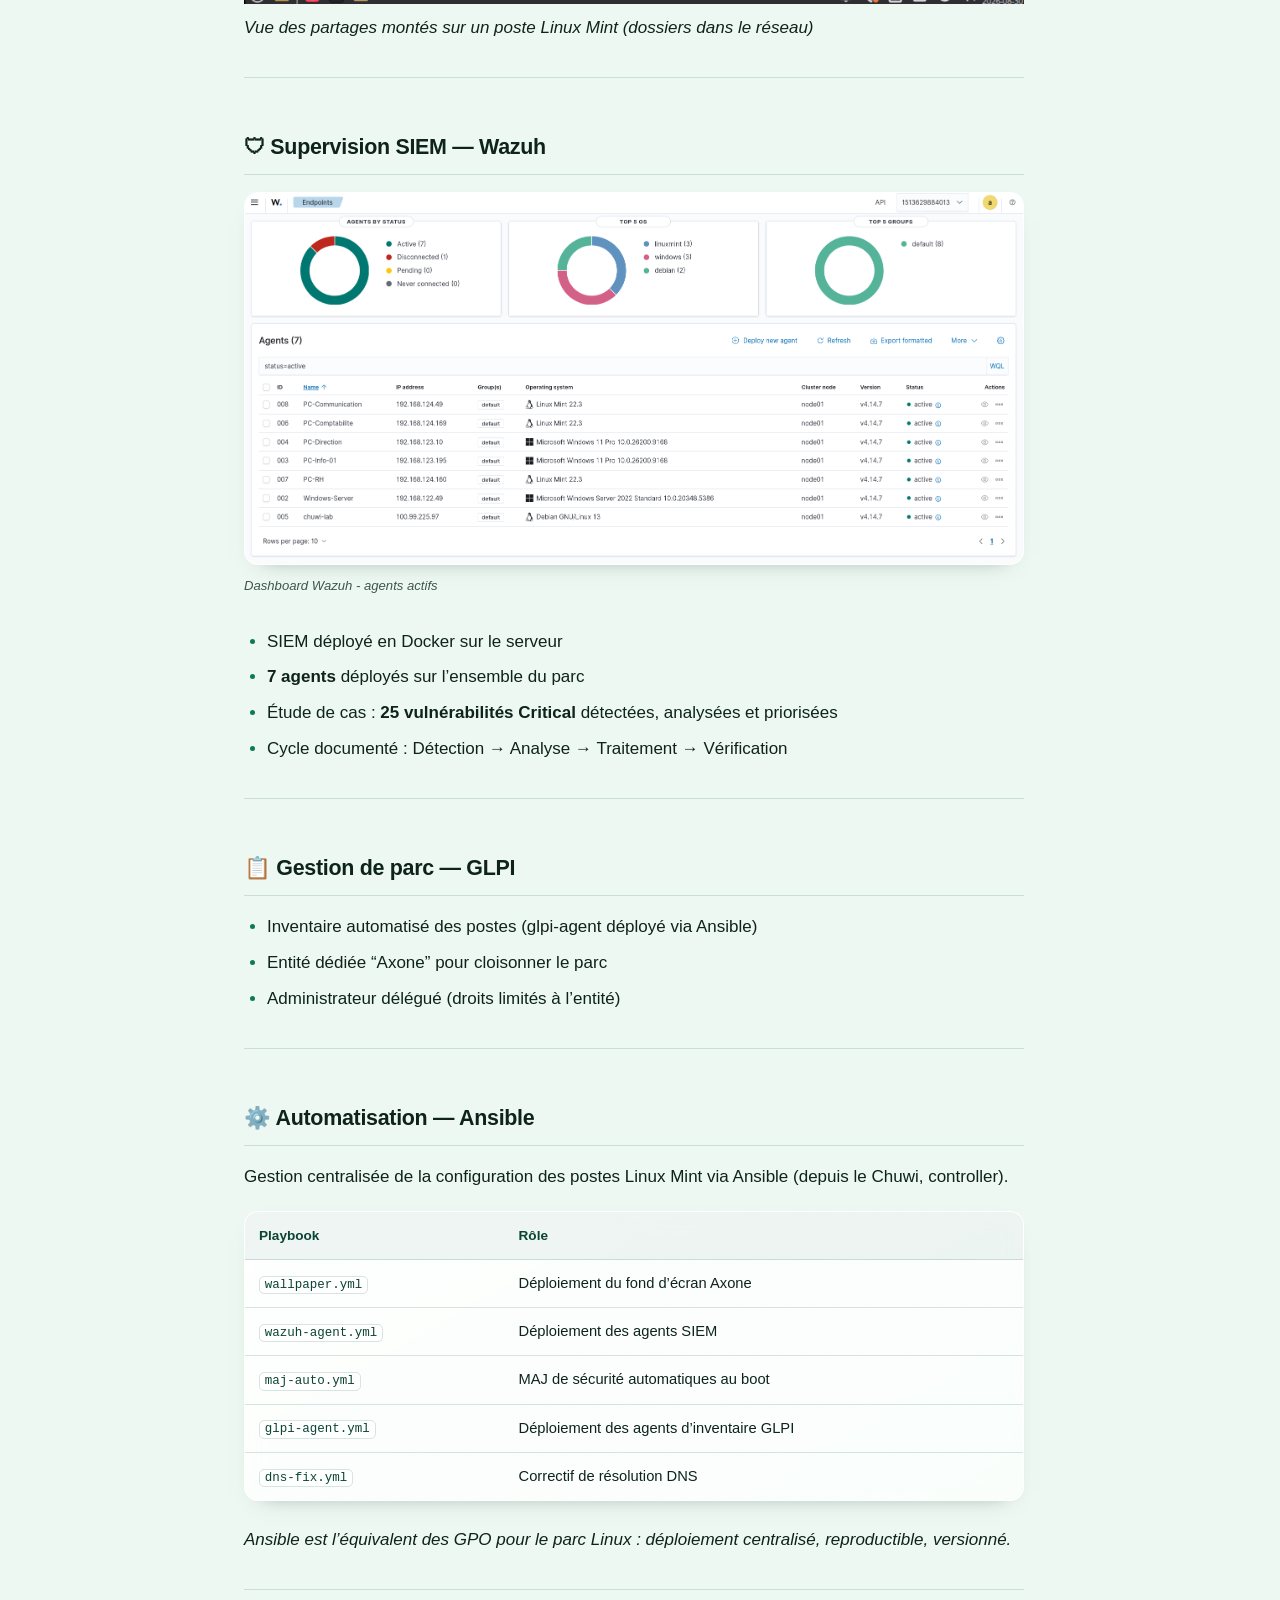
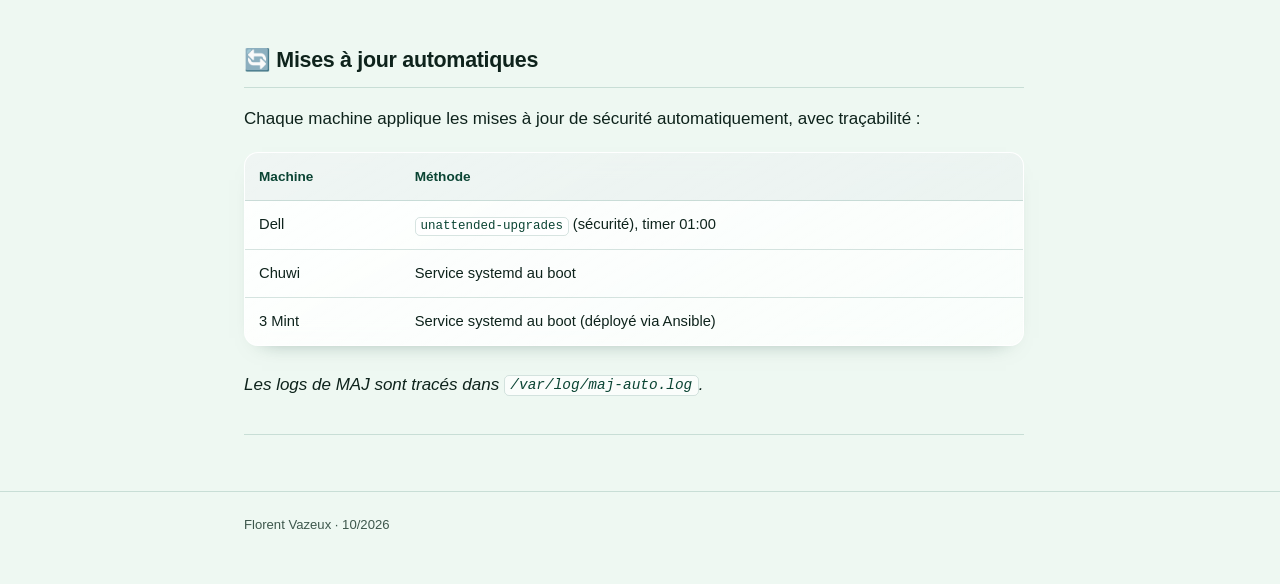
==== commit bac38f47: "refactor: update branding and improve layout across projects - Changed logo and title emoji from 🖧 t" ====
--- a/projects/axone/index.html
+++ b/projects/axone/index.html
@@ -3,19 +3,19 @@
 <head>
 <meta charset="utf-8">
 <meta name="viewport" content="width=device-width, initial-scale=1">
-<title>🖧 Homelab Axone — Infrastructure d'entreprise</title>
-<link rel="stylesheet" href="../../../style.css">
+<title>🏢 Homelab Axone — Infrastructure d'entreprise</title>
+<link rel="stylesheet" href="../../style.css">
 </head>
 <body>
 <header class="masthead">
   <div class="wrap">
     <p class="eyebrow">Florent Vazeux &middot; Administrateur d'infrastructures sécurisées</p>
-    <h1>🖧 Homelab Axone — Infrastructure d'entreprise</h1>
+    <h1>🏢 Homelab Axone — Infrastructure d'entreprise</h1>
     <p class="stamp">10/2026</p>
   </div>
 </header>
 <main class="wrap">
-<a class="back" href="../../../index.html">&larr; Portfolio</a>
+<a class="back" href="../../index.html">&larr; Portfolio</a>
 <article>
 <p><strong>Contexte :</strong> PME fictive “Axone” — infogérance pour
 collectivités. Besoin d’une infrastructure centralisée avec parc
--- a/style.css
+++ b/style.css
@@ -1,117 +1,1089 @@
-
-:root{
-  --hero:#e3efdb; --card:#eaf3e4; --card-2:#f4f9f0; --wash:#f1f7ed;
-  --line:#cfe0c2; --line-2:#b7d0a6;
-  --green:#2f6b45; --green-ink:#1c3c26;
-  --white:#ffffff; --ink:#14180f; --ink-2:#4d5648;
-  --code-bg:#16201a;
-  --sans:-apple-system,BlinkMacSystemFont,"Segoe UI",Roboto,"Helvetica Neue",Arial,sans-serif;
-  --mono:ui-monospace,SFMono-Regular,"SF Mono",Menlo,Consolas,"Liberation Mono",monospace;
-}
-*{box-sizing:border-box}
-html{-webkit-text-size-adjust:100%}
-::selection{background:#cfe6c0;color:var(--ink)}
-body{margin:0;background:var(--white);color:var(--ink);font-family:var(--sans);
-  font-size:17px;line-height:1.7;-webkit-font-smoothing:antialiased}
-.wrap{max-width:840px;margin:0 auto;padding:0 24px}
-.wrap-wide{max-width:1020px;margin:0 auto;padding:0 24px}
-
-/* hero */
-.masthead{background:var(--hero);border-bottom:3px solid var(--card);padding:56px 0 48px;margin-bottom:40px}
-.masthead .eyebrow{font-family:var(--mono);font-size:.72rem;letter-spacing:.16em;text-transform:uppercase;
-  color:var(--green-ink);font-weight:700;margin:0 0 16px}
-.masthead h1{margin:0;font-size:2.35rem;line-height:1.2;font-weight:700;letter-spacing:-.02em;
-  color:var(--ink);max-width:24ch}
-.masthead .lede{margin:18px 0 0;font-size:1.08rem;color:var(--ink-2);max-width:62ch}
-.masthead .stamp{font-family:var(--mono);font-size:.74rem;color:var(--green-ink);
-  margin:22px 0 0;padding-top:14px;border-top:1px solid var(--line-2)}
-.contact{display:flex;flex-wrap:wrap;gap:10px;margin:24px 0 0}
-.contact a{font-family:var(--mono);font-size:.78rem;text-decoration:none;
-  background:var(--white);color:var(--green-ink);border:1px solid var(--line-2);
-  border-radius:20px;padding:6px 15px}
-.contact a:hover{border-color:var(--green);color:var(--green)}
-
-/* cartes */
-.sec-title{font-size:1.05rem;font-weight:700;margin:0 0 18px;color:var(--ink)}
-.grid{display:grid;grid-template-columns:1fr 1fr;gap:20px;margin:0 0 48px}
-.card{display:flex;flex-direction:column;background:var(--card);border:1px solid var(--line);
-  border-top:3px solid var(--green);border-radius:10px;padding:26px;text-decoration:none;
-  color:inherit;transition:border-color .16s,transform .16s}
-.card--main{grid-column:1 / -1}
-a.card:hover{border-color:var(--green);transform:translateY(-2px)}
-.card .no{font-family:var(--mono);font-size:.72rem;letter-spacing:.14em;color:var(--green-ink);
-  font-weight:700;margin-bottom:12px}
-.card h3{margin:0 0 10px;font-size:1.22rem;font-weight:700;letter-spacing:-.012em;color:var(--ink)}
-.card--main h3{font-size:1.45rem}
-.card p{margin:0 0 16px;font-size:.96rem;color:var(--ink-2)}
-.card .pills{display:flex;flex-wrap:wrap;gap:7px;margin:0 0 16px}
-.pill{font-family:var(--mono);font-size:.68rem;background:var(--white);color:var(--green-ink);
-  border:1px solid var(--line-2);border-radius:20px;padding:3px 11px}
-.card .foot{margin-top:auto;font-size:.87rem;font-weight:700;color:var(--green)}
-.card--soon{background:var(--card-2);border-top-color:var(--line-2);border-style:dashed}
-.card--soon .foot{color:var(--ink-2);font-weight:600}
-.badge{font-family:var(--mono);font-size:.66rem;letter-spacing:.1em;text-transform:uppercase;
-  background:var(--white);color:var(--ink-2);border:1px solid var(--line);border-radius:4px;
-  padding:3px 8px;margin-left:auto}
-
-/* article */
-article{max-width:780px}
-article h2{font-size:1.36rem;font-weight:700;letter-spacing:-.014em;margin:2.4em 0 .8em;
-  padding-bottom:.4em;border-bottom:2px solid var(--line)}
-article h3{font-size:1.09rem;font-weight:700;color:var(--green-ink);margin:1.9em 0 .5em}
-article h4{font-size:.96rem;font-weight:700;margin:1.6em 0 .45em}
-p{margin:0 0 1.1em}
-a{color:var(--green);text-decoration:none;border-bottom:1px solid rgba(47,107,69,.4)}
-a:hover{color:var(--green-ink)}
-strong{font-weight:700}
-
-/* images */
-figure{margin:0 0 1.8em}
-figure img{max-width:100%;height:auto;display:block;border:1px solid var(--line);
-  border-radius:8px;background:var(--white)}
-figcaption{font-size:.83rem;color:var(--ink-2);margin-top:10px;font-style:italic}
-img{max-width:100%;height:auto}
-
-code{font-family:var(--mono);font-size:.85em;background:var(--wash);border:1px solid var(--line);
-  border-radius:4px;padding:.1em .38em;color:var(--green-ink)}
-pre,pre.sourceCode{background:var(--code-bg);color:#e6efe2;border-radius:8px;padding:18px 20px;
-  overflow-x:auto;margin:0 0 1.5em;font-family:var(--mono);font-size:.83rem;line-height:1.62}
-pre code,pre.sourceCode code{background:none;border:0;padding:0;color:inherit;font-size:inherit}
-
-table{width:100%;border-collapse:collapse;margin:0 0 1.7em;font-size:.93rem;
-  border:1px solid var(--line);border-radius:8px;overflow:hidden}
-thead th{background:var(--wash);color:var(--green-ink);font-weight:700;text-align:left;
-  padding:12px 14px;border-bottom:1px solid var(--line);font-size:.87rem}
-td{padding:11px 14px;border-bottom:1px solid var(--line);vertical-align:top}
-tbody tr:last-child td{border-bottom:0}
-
-blockquote{background:var(--wash);border:1px solid var(--line);border-left:4px solid var(--green);
-  border-radius:0 8px 8px 0;padding:20px 24px 16px;margin:0 0 1.8em}
-blockquote p{margin:0 0 .6em;font-size:.99rem}
-blockquote p:last-child{margin-bottom:0}
-
-ul,ol{margin:0 0 1.25em;padding-left:1.35em}
-li{margin-bottom:.4em}
-li::marker{color:var(--green)}
-
-.back{display:inline-flex;align-items:center;gap:7px;font-size:.88rem;font-weight:700;
-  color:var(--green);background:var(--wash);border:1px solid var(--line);border-radius:8px;
-  padding:8px 15px;margin:0 0 28px}
-.back:hover{border-color:var(--green);color:var(--green-ink)}
-
-footer{border-top:1px solid var(--line);margin-top:56px;padding:22px 0 48px;
-  font-size:.83rem;color:var(--ink-2)}
-footer p{margin:0}
-
-@media (max-width:720px){
-  body{font-size:16px}
-  .grid{grid-template-columns:1fr}
-  .masthead h1{font-size:1.75rem}
-  article h2{font-size:1.22rem}
-}
-@media print{
-  .masthead{background:none;border-bottom:1px solid #000}
-  .back,.contact{display:none}
-  a{color:#000;border:0}
-  pre,pre.sourceCode{background:#f2f2f2;color:#000}
-}
+:root {
+  /* ---------- palette : chlorophylle, ciel et iris ---------- */
+  --paper: #eef8f2; /* fond de page, sous les halos */
+  --white: #ffffff; /* verre, puces, reflets */
+  --ink: #0e231c; /* texte principal */
+  --ink-2: #3d574c; /* texte secondaire */
+  --green: #0c7a58; /* vert de travail : liens, accents */
+  --green-ink: #0a4433; /* vert tres sombre : labels et sous-titres */
+  --iris: #5a4bb5; /* violet : accent secondaire */
+  --mint: #3fcb96; /* menthe : filets et halos */
+  --amber: #f0c46a; /* miel : filets et halos */
+
+  /* ---------- verre ---------- */
+  --glass: linear-gradient(
+    150deg,
+    rgba(255, 255, 255, 0.72),
+    rgba(255, 255, 255, 0.36)
+  ); /* verre translucide : cartes */
+  --glass-strong: linear-gradient(
+    150deg,
+    rgba(255, 255, 255, 0.92),
+    rgba(255, 255, 255, 0.72)
+  ); /* verre opaque : lecture longue */
+  --glass-thin: linear-gradient(
+    150deg,
+    rgba(255, 255, 255, 0.54),
+    rgba(255, 255, 255, 0.22)
+  ); /* verre leger : tuiles, puces */
+  --glass-line: rgba(255, 255, 255, 0.78); /* arete du verre */
+  --line: rgba(12, 90, 68, 0.16); /* filets verts clairs */
+  --line-2: rgba(12, 90, 68, 0.3); /* filets verts appuyes */
+  --blur: 18px;
+
+  --shadow-s: 0 10px 22px -18px rgba(9, 54, 41, 0.55);
+  --shadow-m: 0 26px 60px -34px rgba(9, 54, 41, 0.6);
+  --sheen: inset 0 1px 0 rgba(255, 255, 255, 0.9); /* reflet sur l'arete */
+
+  --code-bg: #0b211a; /* fond des blocs de code */
+  --sans:
+    -apple-system, BlinkMacSystemFont, "Segoe UI", Roboto, "Helvetica Neue",
+    Arial, sans-serif;
+  --mono:
+    ui-monospace, SFMono-Regular, "SF Mono", Menlo, Consolas, "Liberation Mono",
+    monospace;
+  /* largeur de la colonne de texte, et largeur de la grille de cartes */
+  --col: 840px;
+  --col-wide: 1040px;
+
+  color-scheme: light;
+}
+* {
+  box-sizing: border-box;
+}
+html {
+  background-color: var(--paper);
+  -webkit-text-size-adjust: 100%;
+}
+::selection {
+  background: rgba(63, 203, 150, 0.3);
+  color: var(--ink);
+}
+
+/* fond : quatre halos (menthe, ciel, iris, miel) fixes derriere le verre */
+body {
+  position: relative;
+  margin: 0;
+  min-height: 100vh;
+  background: transparent;
+  color: var(--ink);
+  font-family: var(--sans);
+  font-size: 17px;
+  line-height: 1.7;
+  -webkit-font-smoothing: antialiased;
+}
+/* pose fixe (et non background-attachment: fixed, plus fiable sur mobile) */
+body::before {
+  content: "";
+  position: fixed;
+  inset: 0;
+  z-index: -1;
+  pointer-events: none;
+  background-image:
+    radial-gradient(
+      56% 52% at 4% -6%,
+      rgba(112, 208, 164, 0.55),
+      transparent 68%
+    ),
+    radial-gradient(
+      46% 44% at 100% 0%,
+      rgba(140, 184, 245, 0.5),
+      transparent 70%
+    ),
+    radial-gradient(
+      50% 46% at 94% 96%,
+      rgba(186, 160, 240, 0.42),
+      transparent 72%
+    ),
+    radial-gradient(
+      54% 48% at 0% 100%,
+      rgba(250, 215, 138, 0.45),
+      transparent 74%
+    );
+  background-repeat: no-repeat;
+  background-size: cover;
+}
+
+/* lien d'evitement : visible seulement au clavier */
+.skip {
+  position: absolute;
+  left: -9999px;
+  top: 0;
+}
+.skip:focus {
+  left: 16px;
+  top: 16px;
+  z-index: 10;
+  padding: 10px 16px;
+  border-radius: 10px;
+  background: var(--white);
+  border: 1px solid var(--line-2);
+  color: var(--green-ink);
+  font-weight: 700;
+}
+
+.wrap {
+  max-width: var(--col);
+  margin: 0 auto;
+  padding: 0 24px;
+}
+.wrap-wide {
+  max-width: var(--col-wide);
+  margin: 0 auto;
+  padding: 0 24px;
+}
+/* page d'accueil : colonne plus large, la grille respire */
+.home .wrap,
+.home .wrap-wide {
+  max-width: var(--col-wide);
+}
+
+/* ============ bandeau d'en-tete : grand panneau de verre ============ */
+.masthead {
+  padding: 30px 0 0;
+  margin: 0 0 38px;
+}
+.masthead > .wrap,
+.masthead > .wrap-wide {
+  position: relative;
+  isolation: isolate; /* le reflet passe sous le texte */
+  padding: 44px 44px 40px;
+  border-radius: 28px;
+  background: var(--glass);
+  border: 1px solid var(--glass-line);
+  box-shadow: var(--shadow-m), var(--sheen);
+  -webkit-backdrop-filter: blur(22px) saturate(165%);
+  backdrop-filter: blur(22px) saturate(165%);
+  overflow: hidden;
+}
+.masthead > .wrap::after,
+.masthead > .wrap-wide::after {
+  content: "";
+  position: absolute;
+  z-index: -1;
+  inset: -60% 40% 45% -35%;
+  border-radius: 50%;
+  background: radial-gradient(
+    closest-side,
+    rgba(255, 255, 255, 0.85),
+    transparent 70%
+  );
+  pointer-events: none;
+}
+.masthead .eyebrow {
+  display: inline-flex;
+  align-items: center;
+  gap: 8px;
+  font-family: var(--mono);
+  font-size: 0.68rem;
+  letter-spacing: 0.16em;
+  text-transform: uppercase;
+  color: var(--green-ink);
+  font-weight: 700;
+  margin: 0 0 18px;
+  padding: 6px 13px;
+  border-radius: 999px;
+  background: var(--glass-thin);
+  border: 1px solid var(--line);
+}
+.masthead h1 {
+  margin: 0;
+  font-size: clamp(1.85rem, 3.6vw, 2.55rem);
+  line-height: 1.16;
+  font-weight: 700;
+  letter-spacing: -0.028em;
+  color: var(--green-ink);
+  text-wrap: balance;
+}
+/* degrade de texte : reserve a l'accueil (les titres generes contiennent des
+   emojis, et un emoji dans un texte decoupe en degrade ressort en silhouette) */
+@supports (background-clip: text) or (-webkit-background-clip: text) {
+  .home .masthead h1 {
+    background: linear-gradient(100deg, #0a3f31, #0f6b52 52%, #3f4fa8);
+    -webkit-background-clip: text;
+    background-clip: text;
+    color: transparent;
+  }
+}
+.masthead .lede {
+  margin: 16px 0 0;
+  font-size: 1.02rem;
+  line-height: 1.65;
+  color: var(--ink-2);
+  max-width: 62ch;
+}
+.masthead .stamp {
+  font-family: var(--mono);
+  font-size: 0.72rem;
+  color: var(--green-ink);
+  margin: 22px 0 0;
+  padding-top: 14px;
+  border-top: 1px solid var(--line-2);
+}
+.contact {
+  display: flex;
+  flex-wrap: wrap;
+  gap: 9px;
+  margin: 24px 0 0;
+}
+.contact a {
+  display: inline-flex;
+  align-items: center;
+  gap: 7px;
+  font-family: var(--mono);
+  font-size: 0.74rem;
+  text-decoration: none;
+  background: var(--glass-thin);
+  color: var(--green-ink);
+  border: 1px solid var(--line);
+  border-radius: 999px;
+  padding: 7px 15px;
+  box-shadow: var(--sheen);
+  transition:
+    transform 0.18s ease,
+    border-color 0.18s ease,
+    color 0.18s ease;
+}
+.contact a:hover {
+  transform: translateY(-1px);
+  border-color: var(--green);
+  color: var(--green);
+}
+
+/* accueil : en-tete sur deux colonnes des que la place le permet */
+@media (min-width: 880px) {
+  .home .masthead > .wrap {
+    display: grid;
+    grid-template-columns: minmax(0, 1.06fr) minmax(0, 0.94fr);
+    grid-template-areas:
+      "eyebrow eyebrow"
+      "title   lede"
+      "title   contact";
+    align-items: start;
+    column-gap: 46px;
+    padding: 42px 46px 40px;
+  }
+  .home .masthead .eyebrow {
+    grid-area: eyebrow;
+    justify-self: start;
+    margin: 0 0 22px;
+  }
+  .home .masthead h1 {
+    grid-area: title;
+    font-size: clamp(1.9rem, 3vw, 2.4rem);
+  }
+  .home .masthead .lede {
+    grid-area: lede;
+    margin: 6px 0 0;
+    max-width: none;
+  }
+  .home .masthead .contact {
+    grid-area: contact;
+    margin: 22px 0 0;
+  }
+}
+
+/* ============ tete de section ============ */
+.sec-head {
+  display: flex;
+  align-items: center;
+  justify-content: space-between;
+  flex-wrap: wrap;
+  gap: 10px 16px;
+  margin: 0 0 16px;
+  padding-bottom: 12px;
+  border-bottom: 1px solid var(--line);
+}
+.sec-title {
+  display: flex;
+  align-items: center;
+  gap: 10px;
+  margin: 0;
+  font-family: var(--mono);
+  font-size: 0.76rem;
+  font-weight: 700;
+  letter-spacing: 0.18em;
+  text-transform: uppercase;
+  color: var(--green-ink);
+}
+.sec-title::before {
+  content: "";
+  width: 9px;
+  height: 9px;
+  border-radius: 50%;
+  background: linear-gradient(140deg, var(--mint), var(--iris));
+  box-shadow: 0 0 0 4px rgba(55, 201, 140, 0.16);
+}
+.sec-hint {
+  margin: 0;
+  font-family: var(--mono);
+  font-size: 0.68rem;
+  letter-spacing: 0.08em;
+  color: var(--ink-2);
+}
+
+/* ============ sommaire par cartes ============ */
+/* 3 colonnes sur grand ecran, 2 sur laptop, 1 sur mobile : automatique */
+.grid {
+  display: grid;
+  grid-template-columns: repeat(auto-fit, minmax(255px, 1fr));
+  gap: 16px;
+  margin: 0 0 46px;
+  align-items: stretch; /* toutes les cartes d'une ligne ont la meme hauteur */
+}
+/* carte unique : on evite une ligne de texte trop longue */
+.grid:has(> :only-child) {
+  grid-template-columns: 1fr;
+  max-width: 620px;
+}
+
+/* hauteur 100% -> les cartes d'une meme ligne sont rigoureusement identiques */
+.card {
+  position: relative;
+  isolation: isolate;
+  overflow: hidden;
+  display: flex;
+  flex-direction: column;
+  height: 100%;
+  padding: 22px 22px 20px;
+  border-radius: 20px;
+  text-decoration: none;
+  color: inherit;
+  background: var(--glass);
+  border: 1px solid var(--glass-line);
+  box-shadow: var(--shadow-s), var(--sheen);
+  -webkit-backdrop-filter: blur(var(--blur)) saturate(155%);
+  backdrop-filter: blur(var(--blur)) saturate(155%);
+  transition:
+    transform 0.22s ease,
+    box-shadow 0.22s ease,
+    border-color 0.22s ease;
+}
+/* halo colore dans l'angle : donne la profondeur du verre */
+.card::before {
+  content: "";
+  position: absolute;
+  z-index: -1;
+  inset: -70% 45% 55% -35%;
+  border-radius: 50%;
+  background: radial-gradient(
+    closest-side,
+    rgba(55, 201, 140, 0.34),
+    transparent 72%
+  );
+  pointer-events: none;
+}
+/* une teinte par carte : menthe, iris, puis miel pour la carte a venir */
+.grid > .card:nth-child(2)::before {
+  background: radial-gradient(
+    closest-side,
+    rgba(90, 75, 181, 0.26),
+    transparent 72%
+  );
+}
+/* filet superieur degrade : vert, iris, miel */
+.card::after {
+  content: "";
+  position: absolute;
+  top: 0;
+  left: 0;
+  right: 0;
+  height: 2px;
+  background: linear-gradient(
+    90deg,
+    var(--mint),
+    var(--iris) 55%,
+    var(--amber)
+  );
+  opacity: 0.5;
+  transition: opacity 0.22s ease;
+}
+a.card:hover,
+a.card:focus-visible {
+  transform: translateY(-3px);
+  border-color: rgba(12, 122, 88, 0.32);
+  box-shadow: var(--shadow-m), var(--sheen);
+}
+a.card:hover::after,
+a.card:focus-visible::after {
+  opacity: 1;
+}
+a.card:focus-visible {
+  outline: 2px solid var(--green);
+  outline-offset: 3px;
+}
+
+.card__icon {
+  display: grid;
+  place-items: center;
+  width: 38px;
+  height: 38px;
+  margin-bottom: 12px;
+  font-size: 1.05rem;
+  line-height: 1;
+  border-radius: 12px;
+  background: linear-gradient(
+    155deg,
+    rgba(255, 255, 255, 0.95),
+    rgba(255, 255, 255, 0.5)
+  );
+  border: 1px solid rgba(255, 255, 255, 0.9);
+  box-shadow:
+    0 8px 16px -12px rgba(9, 54, 41, 0.8),
+    var(--sheen);
+}
+.card__tag {
+  margin-bottom: 8px;
+  font-family: var(--mono);
+  font-size: 0.61rem;
+  font-weight: 700;
+  letter-spacing: 0.16em;
+  text-transform: uppercase;
+  color: var(--green-ink);
+  opacity: 0.85;
+}
+.card h3 {
+  margin: 0 0 6px;
+  font-size: 1.05rem;
+  line-height: 1.35;
+  font-weight: 700;
+  letter-spacing: -0.01em;
+  color: var(--ink);
+  text-wrap: balance;
+}
+.card p {
+  margin: 0 0 14px;
+  font-size: 0.9rem;
+  line-height: 1.55;
+  color: var(--ink-2);
+}
+.card .pills {
+  display: flex;
+  flex-wrap: wrap;
+  gap: 6px;
+  margin: 0 0 16px;
+}
+.pill {
+  font-family: var(--mono);
+  font-size: 0.62rem;
+  letter-spacing: 0.02em;
+  background: rgba(255, 255, 255, 0.68);
+  color: var(--green-ink);
+  border: 1px solid var(--line);
+  border-radius: 999px;
+  padding: 3px 9px;
+}
+/* margin-top:auto colle le lien en bas, donc tous les pieds de carte s'alignent */
+.card__foot {
+  margin-top: auto;
+  display: inline-flex;
+  align-items: center;
+  gap: 6px;
+  font-size: 0.74rem;
+  font-weight: 700;
+  letter-spacing: 0.06em;
+  text-transform: uppercase;
+  color: var(--green);
+}
+.card__foot span {
+  transition: transform 0.2s ease;
+}
+a.card:hover .card__foot span,
+a.card:focus-visible .card__foot span {
+  transform: translate(2px, -2px);
+}
+
+/* variante "a venir" : verre plus pale, arete en pointilles */
+.card--soon {
+  background: var(--glass-thin);
+  border-style: dashed;
+  border-color: rgba(255, 255, 255, 0.7);
+}
+.card--soon::before {
+  background: radial-gradient(
+    closest-side,
+    rgba(240, 196, 106, 0.3),
+    transparent 72%
+  );
+}
+.card--soon::after {
+  opacity: 0.22;
+}
+.card--soon .card__icon {
+  filter: saturate(0.75);
+}
+.card--soon .card__foot {
+  color: var(--ink-2);
+  font-weight: 600;
+}
+
+/* ============ competences : tuiles de verre ============ */
+.skills {
+  margin: 0 0 46px;
+}
+.skills__grid {
+  list-style: none;
+  margin: 0;
+  padding: 0;
+  display: grid;
+  grid-template-columns: repeat(auto-fit, minmax(190px, 1fr));
+  gap: 12px;
+}
+.skill {
+  margin: 0;
+  padding: 16px 16px 15px;
+  border-radius: 16px;
+  background: var(--glass-thin);
+  border: 1px solid rgba(255, 255, 255, 0.7);
+  box-shadow: var(--shadow-s), var(--sheen);
+  -webkit-backdrop-filter: blur(14px) saturate(150%);
+  backdrop-filter: blur(14px) saturate(150%);
+  transition:
+    transform 0.2s ease,
+    border-color 0.2s ease;
+}
+.skill:hover {
+  transform: translateY(-2px);
+  border-color: rgba(12, 122, 88, 0.3);
+}
+.skill__icon {
+  display: block;
+  margin-bottom: 9px;
+  font-size: 1.1rem;
+  line-height: 1;
+}
+.skill h3 {
+  margin: 0 0 3px;
+  font-size: 0.92rem;
+  font-weight: 700;
+  letter-spacing: -0.005em;
+  color: var(--green-ink);
+}
+.skill p {
+  margin: 0;
+  font-size: 0.79rem;
+  line-height: 1.5;
+  color: var(--ink-2);
+}
+
+/* ============ encadre de fin : verre opaque, lecture longue ============ */
+.note {
+  margin: 0 0 8px;
+  padding: 24px 26px 22px;
+  border-radius: 22px;
+  background: var(--glass-strong);
+  border: 1px solid var(--glass-line);
+  box-shadow: var(--shadow-s), var(--sheen);
+  -webkit-backdrop-filter: blur(16px) saturate(150%);
+  backdrop-filter: blur(16px) saturate(150%);
+}
+.note h2 {
+  margin: 0 0 16px;
+  font-size: 1rem;
+  font-weight: 700;
+  letter-spacing: -0.01em;
+  color: var(--green-ink);
+}
+.note__list {
+  list-style: none;
+  margin: 0;
+  padding: 0;
+  display: grid;
+  grid-template-columns: repeat(auto-fit, minmax(200px, 1fr));
+  gap: 12px 20px;
+}
+.note__list li {
+  margin: 0;
+  padding-left: 14px;
+  border-left: 2px solid rgba(12, 122, 88, 0.25);
+  font-size: 0.84rem;
+  line-height: 1.5;
+  color: var(--ink-2);
+}
+.note__list strong {
+  display: block;
+  margin-bottom: 2px;
+  font-size: 0.79rem;
+  letter-spacing: 0.02em;
+  color: var(--green-ink);
+}
+
+/* ============ corps d'article (pages projets) ============ */
+article {
+  max-width: 780px;
+}
+article h2 {
+  margin: 2.4em 0 0.8em;
+  padding-bottom: 0.4em;
+  font-size: 1.34rem;
+  font-weight: 700;
+  letter-spacing: -0.014em;
+  border-bottom: 1px solid var(--line);
+}
+article h3 {
+  margin: 1.9em 0 0.5em;
+  font-size: 1.07rem;
+  font-weight: 700;
+  color: var(--green-ink);
+}
+article h4 {
+  margin: 1.6em 0 0.45em;
+  font-size: 0.95rem;
+  font-weight: 700;
+}
+p {
+  margin: 0 0 1.1em;
+}
+a {
+  color: var(--green);
+  text-decoration: none;
+  border-bottom: 1px solid rgba(12, 122, 88, 0.35);
+}
+a:hover {
+  color: var(--green-ink);
+  border-bottom-color: var(--green-ink);
+}
+strong {
+  font-weight: 700;
+}
+hr {
+  border: 0;
+  border-top: 1px solid var(--line);
+  margin: 2em 0;
+}
+
+/* ============ images ============ */
+figure {
+  margin: 0 0 1.8em;
+}
+figure img {
+  display: block;
+  max-width: 100%;
+  height: auto;
+  border: 1px solid rgba(255, 255, 255, 0.8);
+  border-radius: 14px;
+  background: rgba(255, 255, 255, 0.6);
+  box-shadow: var(--shadow-s);
+}
+figcaption {
+  margin-top: 10px;
+  font-size: 0.82rem;
+  font-style: italic;
+  color: var(--ink-2);
+}
+img {
+  max-width: 100%;
+  height: auto;
+}
+
+/* ============ code ============ */
+code {
+  font-family: var(--mono);
+  font-size: 0.85em;
+  background: rgba(255, 255, 255, 0.7);
+  border: 1px solid var(--line);
+  border-radius: 5px;
+  padding: 0.1em 0.38em;
+  color: var(--green-ink);
+}
+pre,
+pre.sourceCode {
+  background: var(--code-bg);
+  color: #dff0e6;
+  border: 1px solid rgba(255, 255, 255, 0.1);
+  border-radius: 14px;
+  padding: 18px 20px;
+  overflow-x: auto;
+  margin: 0 0 1.5em;
+  font-family: var(--mono);
+  font-size: 0.82rem;
+  line-height: 1.62;
+  box-shadow: var(--shadow-s);
+}
+pre code,
+pre.sourceCode code {
+  background: none;
+  border: 0;
+  padding: 0;
+  color: inherit;
+  font-size: inherit;
+}
+
+/* ============ tableaux : verre opaque ============ */
+table {
+  width: 100%;
+  border-collapse: separate;
+  border-spacing: 0;
+  margin: 0 0 1.7em;
+  font-size: 0.92rem;
+  background: var(--glass-strong);
+  border: 1px solid var(--glass-line);
+  border-radius: 14px;
+  overflow: hidden;
+  box-shadow: var(--shadow-s);
+  -webkit-backdrop-filter: blur(12px) saturate(140%);
+  backdrop-filter: blur(12px) saturate(140%);
+}
+thead th {
+  background: rgba(12, 90, 68, 0.06);
+  color: var(--green-ink);
+  font-weight: 700;
+  text-align: left;
+  padding: 12px 14px;
+  border-bottom: 1px solid var(--line);
+  font-size: 0.85rem;
+}
+td {
+  padding: 11px 14px;
+  border-bottom: 1px solid var(--line);
+  vertical-align: top;
+}
+tbody tr:last-child td {
+  border-bottom: 0;
+}
+
+/* ============ encadres ============ */
+blockquote {
+  background: var(--glass-strong);
+  border: 1px solid var(--glass-line);
+  border-left: 4px solid var(--green);
+  border-radius: 0 14px 14px 0;
+  padding: 20px 24px 16px;
+  margin: 0 0 1.8em;
+  box-shadow: var(--shadow-s);
+  -webkit-backdrop-filter: blur(12px) saturate(140%);
+  backdrop-filter: blur(12px) saturate(140%);
+}
+blockquote p {
+  margin: 0 0 0.6em;
+  font-size: 0.98rem;
+}
+blockquote p:last-child {
+  margin-bottom: 0;
+}
+
+/* ============ listes ============ */
+ul,
+ol {
+  margin: 0 0 1.25em;
+  padding-left: 1.35em;
+}
+li {
+  margin-bottom: 0.4em;
+}
+li::marker {
+  color: var(--green);
+}
+
+/* ============ bouton retour : pastille de verre ============ */
+.back {
+  display: inline-flex;
+  align-items: center;
+  gap: 8px;
+  margin: 0 0 26px;
+  padding: 8px 16px;
+  font-size: 0.8rem;
+  font-weight: 700;
+  letter-spacing: 0.03em;
+  color: var(--green-ink);
+  background: var(--glass-thin);
+  border: 1px solid var(--glass-line);
+  border-radius: 999px;
+  box-shadow: var(--sheen);
+  -webkit-backdrop-filter: blur(12px) saturate(150%);
+  backdrop-filter: blur(12px) saturate(150%);
+  transition:
+    border-color 0.18s ease,
+    transform 0.18s ease;
+}
+.back:hover {
+  transform: translateY(-1px);
+  border-color: var(--green);
+  color: var(--green-ink);
+}
+
+/* ============ pied de page ============ */
+footer {
+  margin-top: 56px;
+  padding: 22px 0 48px;
+  border-top: 1px solid var(--line);
+  font-size: 0.82rem;
+  color: var(--ink-2);
+}
+footer p {
+  margin: 0;
+}
+
+/* ============ repli : pas de backdrop-filter, verre plus opaque ============ */
+@supports not (
+  (backdrop-filter: blur(2px)) or (-webkit-backdrop-filter: blur(2px))
+) {
+  .masthead > .wrap,
+  .masthead > .wrap-wide,
+  .card,
+  .skill,
+  .note,
+  table,
+  blockquote,
+  .back {
+    background: #f7fcf9;
+  }
+  .card--soon {
+    background: #f1faf5;
+  }
+}
+
+/* ============ mobile ============ */
+@media (max-width: 720px) {
+  body {
+    font-size: 16px;
+  }
+  .wrap,
+  .wrap-wide {
+    padding: 0 16px;
+  }
+  .masthead {
+    padding: 14px 0 0;
+    margin-bottom: 28px;
+  }
+  .masthead > .wrap,
+  .masthead > .wrap-wide {
+    padding: 28px 22px 26px;
+    border-radius: 20px;
+  }
+  .masthead h1 {
+    font-size: 1.72rem;
+  }
+  .masthead .lede {
+    font-size: 0.98rem;
+  }
+  .masthead .eyebrow {
+    font-size: 0.63rem;
+    letter-spacing: 0.1em;
+    line-height: 1.5;
+    align-items: flex-start;
+    padding: 0;
+    background: none;
+    border: 0;
+  }
+  .masthead .eyebrow span {
+    flex: none;
+  }
+  .contact a {
+    font-size: 0.7rem;
+    padding: 6px 12px;
+  }
+  .grid {
+    grid-template-columns: 1fr; /* une carte par ligne */
+    gap: 12px;
+    margin-bottom: 34px;
+  }
+  .card {
+    padding: 20px 18px 18px;
+    border-radius: 18px;
+  }
+  .skills {
+    margin-bottom: 34px;
+  }
+  .skills__grid {
+    grid-template-columns: repeat(auto-fit, minmax(140px, 1fr));
+    gap: 10px;
+  }
+  .skill {
+    padding: 14px 14px 13px;
+  }
+  .note {
+    padding: 20px 18px 18px;
+    border-radius: 18px;
+  }
+  .note__list {
+    gap: 10px;
+  }
+  .note__list li {
+    padding-left: 12px;
+  }
+  article h2 {
+    font-size: 1.2rem;
+  }
+  /* le flou coute cher sur mobile : on l'allege */
+  .masthead > .wrap,
+  .masthead > .wrap-wide,
+  .card {
+    -webkit-backdrop-filter: blur(12px) saturate(150%);
+    backdrop-filter: blur(12px) saturate(150%);
+  }
+}
+
+/* ============ ouverture : fondu + montee en cascade ============ */
+/* reserve a l'accueil, et seulement si l'utilisateur n'a pas demande moins
+   de mouvement : sans animation, le contenu est simplement affiche d'emblee.
+   fill-mode "backwards" (et non "both") : l'etat final de l'animation est
+   identique a l'etat au repos, donc le survol des cartes reste actif. */
+@keyframes rise {
+  from {
+    opacity: 0;
+    transform: translateY(12px);
+  }
+  to {
+    opacity: 1;
+    transform: none;
+  }
+}
+@media (prefers-reduced-motion: no-preference) {
+  .home .masthead > .wrap,
+  .home .sec-head,
+  .home .card,
+  .home .skill,
+  .home .note {
+    animation: rise 0.45s cubic-bezier(0.22, 0.61, 0.36, 1) backwards;
+  }
+  /* le panneau d'en-tete part le premier, puis le contenu suit en vagues */
+  .home main > .sec-head {
+    animation-delay: 0.05s;
+  }
+  .home .card:nth-child(1) {
+    animation-delay: 0.1s;
+  }
+  .home .card:nth-child(2) {
+    animation-delay: 0.16s;
+  }
+  .home .card:nth-child(3) {
+    animation-delay: 0.22s;
+  }
+  .home .skills .sec-head {
+    animation-delay: 0.25s;
+  }
+  .home .skill:nth-child(1) {
+    animation-delay: 0.29s;
+  }
+  .home .skill:nth-child(2) {
+    animation-delay: 0.307s;
+  }
+  .home .skill:nth-child(3) {
+    animation-delay: 0.324s;
+  }
+  .home .skill:nth-child(4) {
+    animation-delay: 0.341s;
+  }
+  .home .skill:nth-child(5) {
+    animation-delay: 0.358s;
+  }
+  .home .skill:nth-child(6) {
+    animation-delay: 0.375s;
+  }
+  .home .skill:nth-child(7) {
+    animation-delay: 0.392s;
+  }
+  .home .skill:nth-child(8) {
+    animation-delay: 0.409s;
+  }
+  .home .note {
+    animation-delay: 0.4s;
+  }
+}
+
+/* ============ mouvement reduit ============ */
+@media (prefers-reduced-motion: reduce) {
+  *,
+  *::before,
+  *::after {
+    transition-duration: 0.01ms !important;
+    animation-duration: 0.01ms !important;
+  }
+  a.card:hover,
+  a.card:focus-visible,
+  .skill:hover,
+  .back:hover,
+  .contact a:hover,
+  a.card:hover .card__foot span {
+    transform: none;
+  }
+}
+
+/* ============ impression ============ */
+@media print {
+  body {
+    background: #fff;
+    font-size: 11pt;
+  }
+  body::before {
+    display: none;
+  }
+  /* aucune animation a l'impression : le contenu doit sortir plein, tout de suite */
+  .home .masthead > .wrap,
+  .home .sec-head,
+  .home .card,
+  .home .skill,
+  .home .note {
+    animation: none;
+  }
+  .skip,
+  .back,
+  .contact,
+  .sec-hint {
+    display: none;
+  }
+  .masthead {
+    padding: 0;
+    margin: 0 0 12mm;
+  }
+  /* une seule colonne sur papier, comme sur mobile */
+  .home .masthead > .wrap {
+    display: block;
+    padding: 4mm 5mm;
+  }
+  .home .masthead .eyebrow {
+    margin: 0 0 6mm;
+  }
+  .home .masthead .lede {
+    margin: 4mm 0 0;
+  }
+  .grid {
+    grid-template-columns: 1fr;
+    gap: 4mm;
+  }
+  .skills__grid {
+    grid-template-columns: repeat(2, 1fr);
+    gap: 3mm;
+  }
+  .masthead > .wrap,
+  .masthead > .wrap-wide,
+  .card,
+  .skill,
+  .note,
+  table,
+  blockquote {
+    background: #fff;
+    border: 1px solid #999;
+    box-shadow: none;
+    -webkit-backdrop-filter: none;
+    backdrop-filter: none;
+  }
+  .card::before,
+  .card::after,
+  .masthead > .wrap::after,
+  .masthead > .wrap-wide::after {
+    display: none;
+  }
+  .masthead h1 {
+    background: none;
+    color: #000;
+    -webkit-text-fill-color: #000;
+  }
+  /* le degrade de l'accueil ne doit pas survivre a l'impression */
+  .home .masthead h1 {
+    background: none;
+    color: #000;
+    -webkit-text-fill-color: #000;
+  }
+  a {
+    color: #000;
+    border: 0;
+  }
+  pre,
+  pre.sourceCode {
+    background: #f2f2f2;
+    color: #000;
+    border: 1px solid #ccc;
+  }
+}
